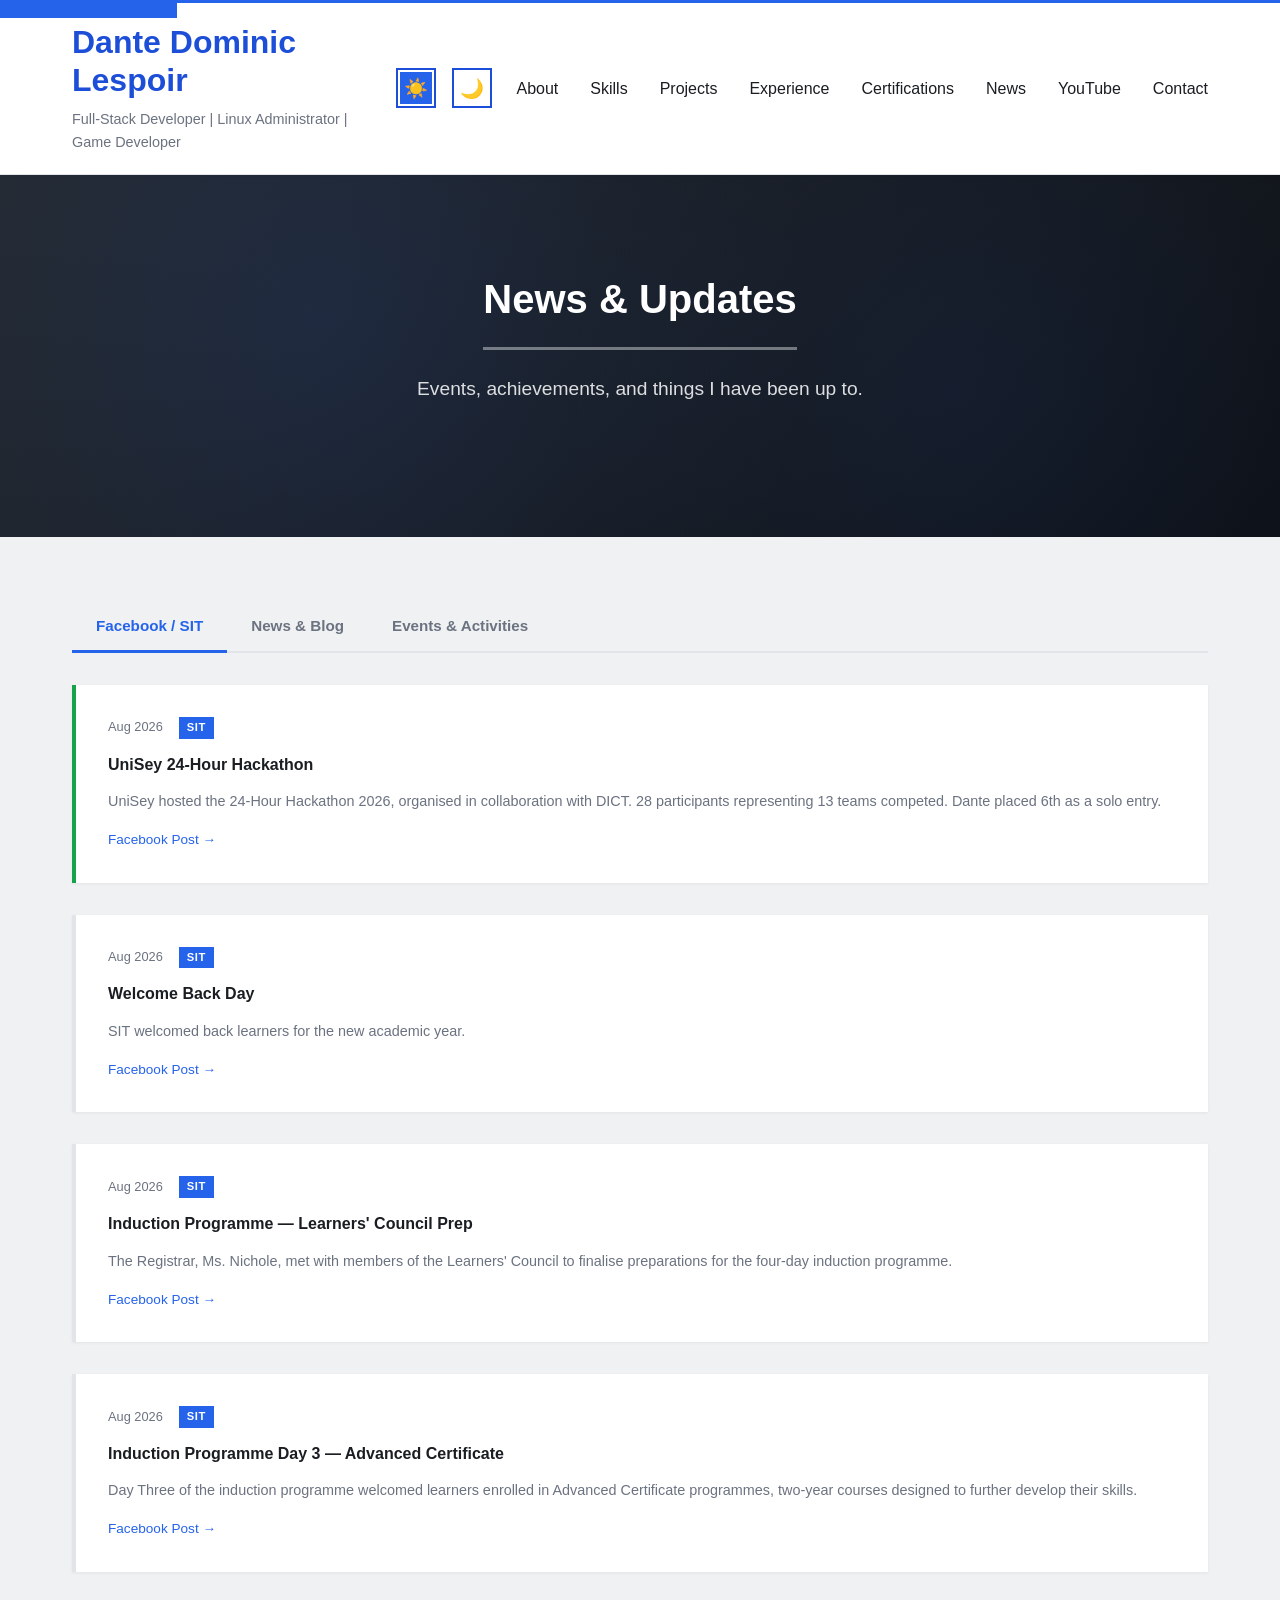
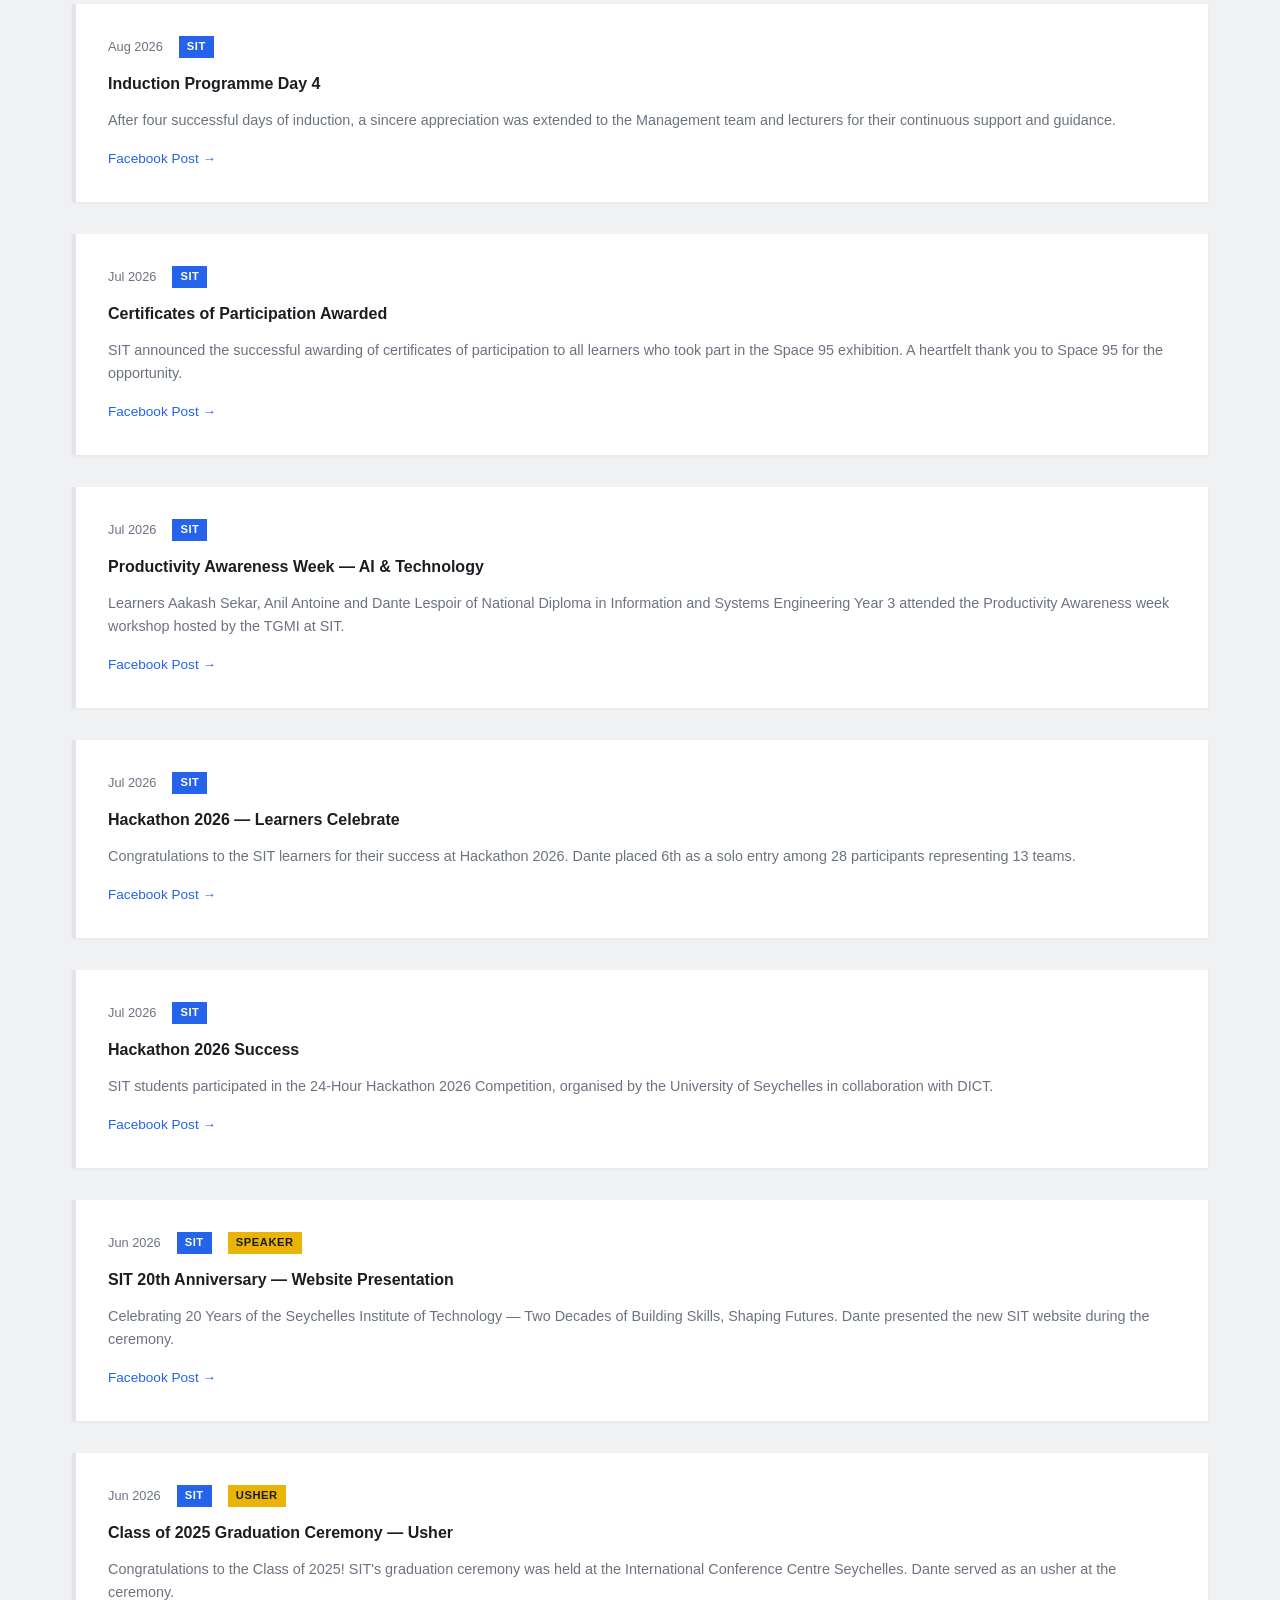
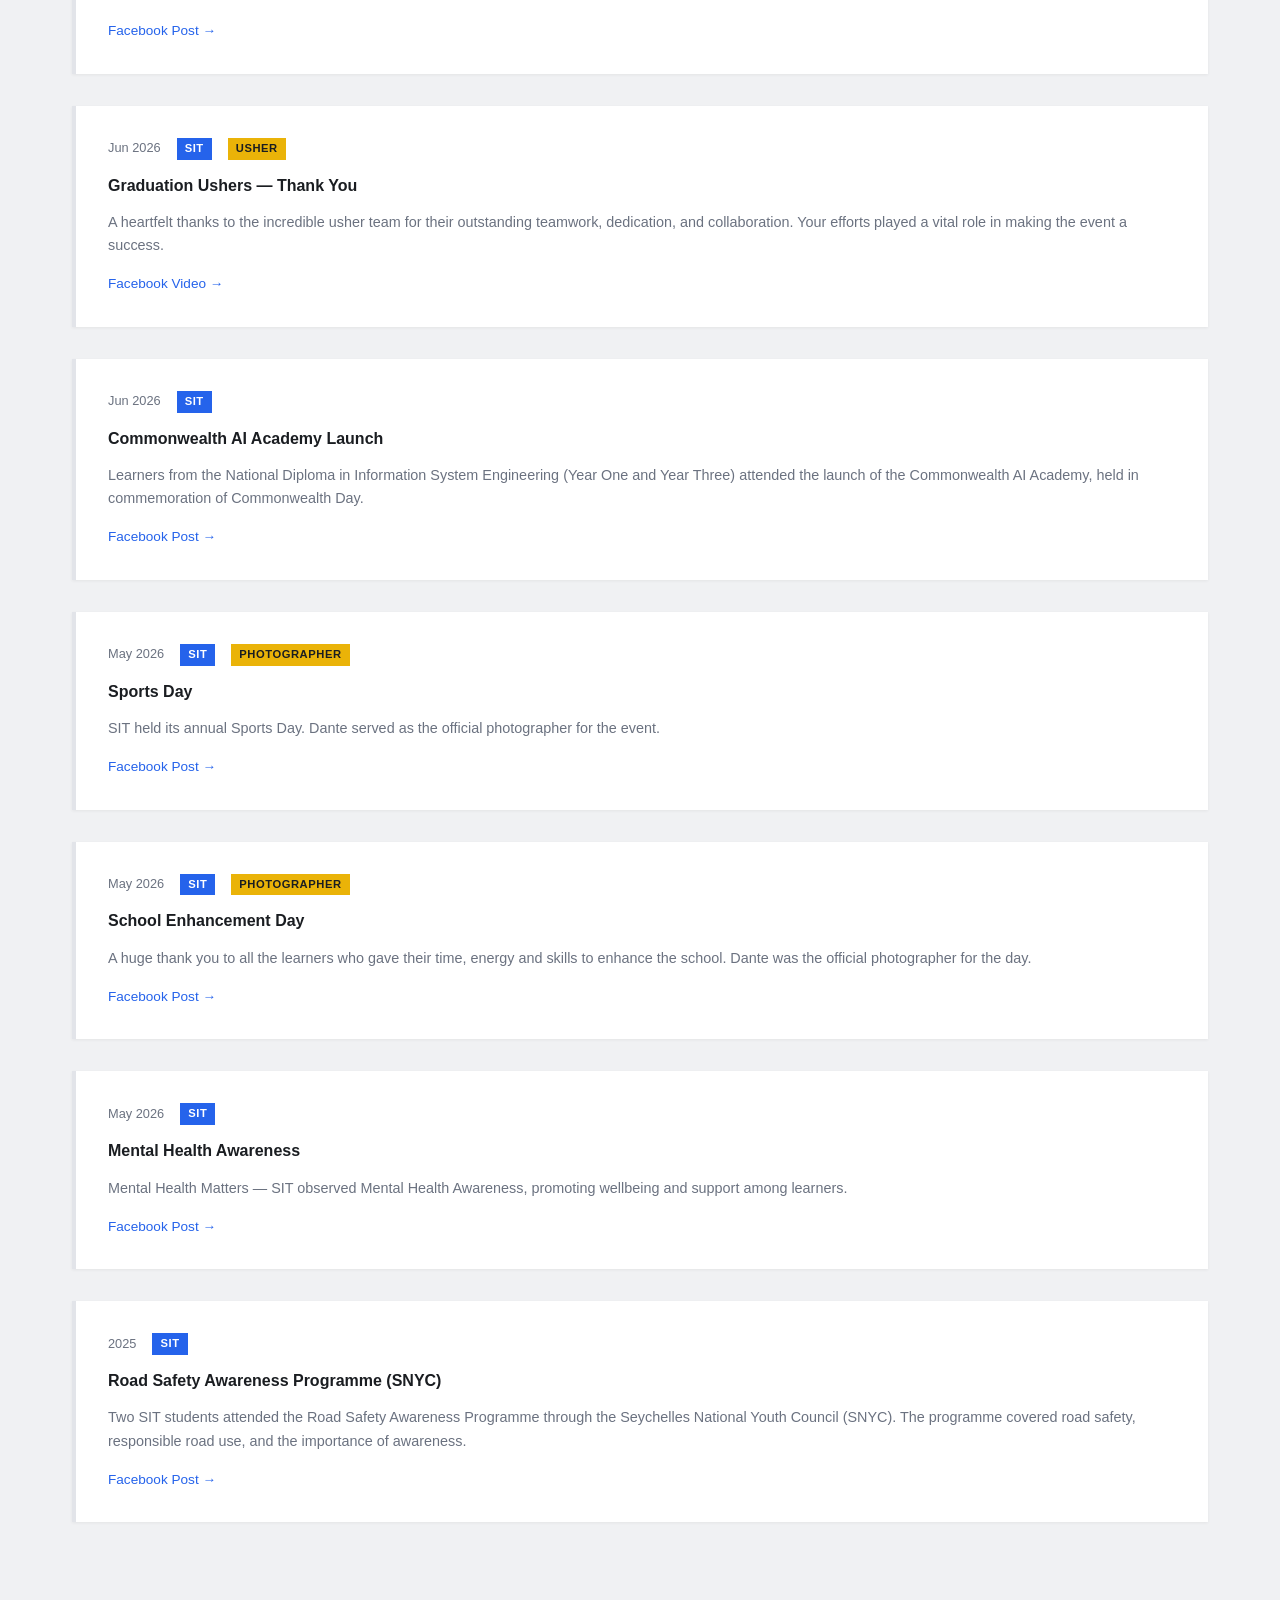
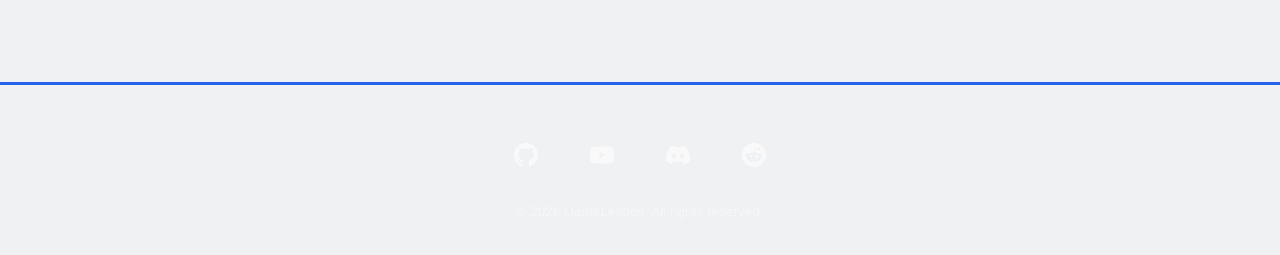
==== news.html @ 3d23dd09 "Convert PHP site to static HTML for GitHub Pages compatibility" ====
<!DOCTYPE html>
<html lang="en">
<head>
    <meta charset="UTF-8">
    <meta name="viewport" content="width=device-width, initial-scale=1.0">
    <meta name="description" content="News, events, and community updates from Dante Lespoir.">
    <meta name="theme-color" content="#3498db">
    <title>News &amp; Updates - Dante Lespoir</title>
    <link rel="stylesheet" href="styles.css?v=15">
</head>

<body>
    <a href="index.html#main-content" class="skip-to-main">Skip to main content</a>

    <!-- top bar -->
    <header role="banner">
        <div class="header-container">
            <div class="logo-section">
                <h1>
                        <a href="index.html" style="color: inherit; text-decoration: none;">Dante Dominic Lespoir</a>
                </h1>
                <p class="tagline">Full-Stack Developer | Linux Administrator | Game Developer</p>
            </div>

            <div class="theme-switcher" role="group" aria-label="Theme switcher">
                <button class="theme-btn" data-theme="default" aria-label="Default theme">☀️</button>
                <button class="theme-btn" data-theme="dark" aria-label="Dark theme">🌙</button>
            </div>

            <nav role="navigation" aria-label="Main navigation">
                <button class="menu-toggle" aria-label="Toggle navigation menu" aria-expanded="false">
                    <span></span>
                    <span></span>
                    <span></span>
                </button>
                <ul class="nav-menu">
                    <li><a href="index.html#about">About</a></li>
                    <li><a href="index.html#skills">Skills</a></li>
                    <li><a href="index.html#projects">Projects</a></li>
                    <li><a href="index.html#experience">Experience</a></li>
                    <li><a href="index.html#certifications">Certifications</a></li>
                    <li><a href="news.html">News</a></li>
                    <li><a href="youtube.html">YouTube</a></li>
                    <li><a href="index.html#contact">Contact</a></li>
                </ul>
            </nav>
        </div>
    </header>

    <main id="main-content" role="main">
        <!-- hero banner -->
        <section class="hero hero-bg-github" aria-labelledby="hero-title">
            <div class="hero-content">
                <h2 id="hero-title">News &amp; Updates</h2>
                    <p>Events, achievements, and things I have been up to.</p>
            </div>
        </section>

        <section class="content-section">
            <div class="container">

                <div class="news-tabs">
                    <button class="news-tab active" data-tab="facebook">Facebook / SIT</button>
                    <button class="news-tab" data-tab="newsblog">News &amp; Blog</button>
                    <button class="news-tab" data-tab="events">Events &amp; Activities</button>
                </div>

                <!-- ==================== FACEBOOK TAB ==================== -->
                <div class="news-tab-content active" id="tab-facebook">

                    <article class="news-card">
                        <div class="news-meta">
                            <span class="news-date">Aug 2026</span>
                            <span class="news-tag news-tag--sit">SIT</span>
                        </div>
                        <h3>UniSey 24-Hour Hackathon</h3>
                        <p>
                            UniSey hosted the 24-Hour Hackathon 2026, organised in collaboration
                            with DICT. 28 participants representing 13 teams competed.
                            Dante placed 6th as a solo entry.
                        </p>
                        <div class="news-links">
                            <a href="https://www.facebook.com/share/p/1TPgws7BEa/" target="_blank" rel="noopener">Facebook Post &rarr;</a>
                        </div>
                    </article>

                    <article class="news-card">
                        <div class="news-meta">
                            <span class="news-date">Aug 2026</span>
                            <span class="news-tag news-tag--sit">SIT</span>
                        </div>
                        <h3>Welcome Back Day</h3>
                        <p>
                            SIT welcomed back learners for the new academic year.
                        </p>
                        <div class="news-links">
                            <a href="https://www.facebook.com/share/p/1HYwmcdRgB/" target="_blank" rel="noopener">Facebook Post &rarr;</a>
                        </div>
                    </article>

                    <article class="news-card">
                        <div class="news-meta">
                            <span class="news-date">Aug 2026</span>
                            <span class="news-tag news-tag--sit">SIT</span>
                        </div>
                        <h3>Induction Programme &mdash; Learners' Council Prep</h3>
                        <p>
                            The Registrar, Ms. Nichole, met with members of the Learners'
                            Council to finalise preparations for the four-day induction
                            programme.
                        </p>
                        <div class="news-links">
                            <a href="https://www.facebook.com/SIT.Seychelles/posts/pfbid09vpc2tNfyBTyPcSC7BHJVKN9PnoVk7dFr2F8p2LDiT5ZnBSiTmhdbsvsTeMS6psZl" target="_blank" rel="noopener">Facebook Post &rarr;</a>
                        </div>
                    </article>

                    <article class="news-card">
                        <div class="news-meta">
                            <span class="news-date">Aug 2026</span>
                            <span class="news-tag news-tag--sit">SIT</span>
                        </div>
                        <h3>Induction Programme Day 3 &mdash; Advanced Certificate</h3>
                        <p>
                            Day Three of the induction programme welcomed learners enrolled
                            in Advanced Certificate programmes, two-year courses designed to
                            further develop their skills.
                        </p>
                        <div class="news-links">
                            <a href="https://www.facebook.com/share/p/1GDgLqyhtn/" target="_blank" rel="noopener">Facebook Post &rarr;</a>
                        </div>
                    </article>

                    <article class="news-card">
                        <div class="news-meta">
                            <span class="news-date">Aug 2026</span>
                            <span class="news-tag news-tag--sit">SIT</span>
                        </div>
                        <h3>Induction Programme Day 4</h3>
                        <p>
                            After four successful days of induction, a sincere appreciation
                            was extended to the Management team and lecturers for their
                            continuous support and guidance.
                        </p>
                        <div class="news-links">
                            <a href="https://www.facebook.com/share/p/1C1P3JYBrZ/" target="_blank" rel="noopener">Facebook Post &rarr;</a>
                        </div>
                    </article>

                    <article class="news-card">
                        <div class="news-meta">
                            <span class="news-date">Jul 2026</span>
                            <span class="news-tag news-tag--sit">SIT</span>
                        </div>
                        <h3>Certificates of Participation Awarded</h3>
                        <p>
                            SIT announced the successful awarding of certificates of
                            participation to all learners who took part in the Space 95
                            exhibition. A heartfelt thank you to Space 95 for the opportunity.
                        </p>
                        <div class="news-links">
                            <a href="https://www.facebook.com/SIT.Seychelles/posts/1659555752836503/" target="_blank" rel="noopener">Facebook Post &rarr;</a>
                        </div>
                    </article>

                    <article class="news-card">
                        <div class="news-meta">
                            <span class="news-date">Jul 2026</span>
                            <span class="news-tag news-tag--sit">SIT</span>
                        </div>
                        <h3>Productivity Awareness Week &mdash; AI &amp; Technology</h3>
                        <p>
                            Learners Aakash Sekar, Anil Antoine and Dante Lespoir of National
                            Diploma in Information and Systems Engineering Year 3 attended the
                            Productivity Awareness week workshop hosted by the TGMI at SIT.
                        </p>
                        <div class="news-links">
                            <a href="https://www.facebook.com/share/p/1NzRwv1kKQ/" target="_blank" rel="noopener">Facebook Post &rarr;</a>
                        </div>
                    </article>

                    <article class="news-card">
                        <div class="news-meta">
                            <span class="news-date">Jul 2026</span>
                            <span class="news-tag news-tag--sit">SIT</span>
                        </div>
                        <h3>Hackathon 2026 &mdash; Learners Celebrate</h3>
                        <p>
                            Congratulations to the SIT learners for their success at Hackathon
                            2026. Dante placed 6th as a solo entry among 28 participants
                            representing 13 teams.
                        </p>
                        <div class="news-links">
                            <a href="https://www.facebook.com/share/p/1PNdA5s4EP/" target="_blank" rel="noopener">Facebook Post &rarr;</a>
                        </div>
                    </article>

                    <article class="news-card">
                        <div class="news-meta">
                            <span class="news-date">Jul 2026</span>
                            <span class="news-tag news-tag--sit">SIT</span>
                        </div>
                        <h3>Hackathon 2026 Success</h3>
                        <p>
                            SIT students participated in the 24-Hour Hackathon 2026 Competition,
                            organised by the University of Seychelles in collaboration with DICT.
                        </p>
                        <div class="news-links">
                            <a href="https://www.facebook.com/share/p/193brUTTbZ/" target="_blank" rel="noopener">Facebook Post &rarr;</a>
                        </div>
                    </article>

                    <article class="news-card">
                        <div class="news-meta">
                            <span class="news-date">Jun 2026</span>
                            <span class="news-tag news-tag--sit">SIT</span>
                            <span class="news-tag news-tag--achievement">Speaker</span>
                        </div>
                        <h3>SIT 20th Anniversary &mdash; Website Presentation</h3>
                        <p>
                            Celebrating 20 Years of the Seychelles Institute of Technology
                            &mdash; Two Decades of Building Skills, Shaping Futures. Dante
                            presented the new SIT website during the ceremony.
                        </p>
                        <div class="news-links">
                            <a href="https://www.facebook.com/SIT.Seychelles/posts/pfbid02WsM2jXt8wLNBHxjFLYbjSPwfY8yGvn7neuKiAcwczmpEGNGt7xU6nZ5QWHs3oaA3l" target="_blank" rel="noopener">Facebook Post &rarr;</a>
                        </div>
                    </article>

                    <article class="news-card">
                        <div class="news-meta">
                            <span class="news-date">Jun 2026</span>
                            <span class="news-tag news-tag--sit">SIT</span>
                            <span class="news-tag news-tag--achievement">Usher</span>
                        </div>
                        <h3>Class of 2025 Graduation Ceremony &mdash; Usher</h3>
                        <p>
                            Congratulations to the Class of 2025! SIT's graduation ceremony
                            was held at the International Conference Centre Seychelles.
                            Dante served as an usher at the ceremony.
                        </p>
                        <div class="news-links">
                            <a href="https://www.facebook.com/SIT.Seychelles/posts/pfbid02dnN8xVdU51ELkkLZ7yLnip4fv7pBCX2DEMLe4B2ZV72TK1QDAX5sXPjaX4hVqjS7l" target="_blank" rel="noopener">Facebook Post &rarr;</a>
                        </div>
                    </article>

                    <article class="news-card">
                        <div class="news-meta">
                            <span class="news-date">Jun 2026</span>
                            <span class="news-tag news-tag--sit">SIT</span>
                            <span class="news-tag news-tag--achievement">Usher</span>
                        </div>
                        <h3>Graduation Ushers &mdash; Thank You</h3>
                        <p>
                            A heartfelt thanks to the incredible usher team for their outstanding
                            teamwork, dedication, and collaboration. Your efforts played a vital
                            role in making the event a success.
                        </p>
                        <div class="news-links">
                            <a href="https://www.facebook.com/share/r/1HZwNzsoW1/" target="_blank" rel="noopener">Facebook Video &rarr;</a>
                        </div>
                    </article>

                    <article class="news-card">
                        <div class="news-meta">
                            <span class="news-date">Jun 2026</span>
                            <span class="news-tag news-tag--sit">SIT</span>
                        </div>
                        <h3>Commonwealth AI Academy Launch</h3>
                        <p>
                            Learners from the National Diploma in Information System Engineering
                            (Year One and Year Three) attended the launch of the Commonwealth
                            AI Academy, held in commemoration of Commonwealth Day.
                        </p>
                        <div class="news-links">
                            <a href="https://www.facebook.com/share/p/1DS4Xh8yRQ/" target="_blank" rel="noopener">Facebook Post &rarr;</a>
                        </div>
                    </article>

                    <article class="news-card">
                        <div class="news-meta">
                            <span class="news-date">May 2026</span>
                            <span class="news-tag news-tag--sit">SIT</span>
                            <span class="news-tag news-tag--achievement">Photographer</span>
                        </div>
                        <h3>Sports Day</h3>
                        <p>
                            SIT held its annual Sports Day. Dante served as the official
                            photographer for the event.
                        </p>
                        <div class="news-links">
                            <a href="https://www.facebook.com/share/p/19KdKBtLbs/" target="_blank" rel="noopener">Facebook Post &rarr;</a>
                        </div>
                    </article>

                    <article class="news-card">
                        <div class="news-meta">
                            <span class="news-date">May 2026</span>
                            <span class="news-tag news-tag--sit">SIT</span>
                            <span class="news-tag news-tag--achievement">Photographer</span>
                        </div>
                        <h3>School Enhancement Day</h3>
                        <p>
                            A huge thank you to all the learners who gave their time, energy
                            and skills to enhance the school. Dante was the official
                            photographer for the day.
                        </p>
                        <div class="news-links">
                            <a href="https://www.facebook.com/share/p/1AymCJMcFW/" target="_blank" rel="noopener">Facebook Post &rarr;</a>
                        </div>
                    </article>

                    <article class="news-card">
                        <div class="news-meta">
                            <span class="news-date">May 2026</span>
                            <span class="news-tag news-tag--sit">SIT</span>
                        </div>
                        <h3>Mental Health Awareness</h3>
                        <p>
                            Mental Health Matters &mdash; SIT observed Mental Health Awareness,
                            promoting wellbeing and support among learners.
                        </p>
                        <div class="news-links">
                            <a href="https://www.facebook.com/share/p/19J9NEj41z/" target="_blank" rel="noopener">Facebook Post &rarr;</a>
                        </div>
                    </article>

                    <article class="news-card">
                        <div class="news-meta">
                            <span class="news-date">2025</span>
                            <span class="news-tag news-tag--sit">SIT</span>
                        </div>
                        <h3>Road Safety Awareness Programme (SNYC)</h3>
                        <p>
                            Two SIT students attended the Road Safety Awareness Programme
                            through the Seychelles National Youth Council (SNYC). The
                            programme covered road safety, responsible road use, and the
                            importance of awareness.
                        </p>
                        <div class="news-links">
                            <a href="https://www.facebook.com/share/p/19RTkzGghD/" target="_blank" rel="noopener">Facebook Post &rarr;</a>
                        </div>
                    </article>

                </div>

                <!-- ==================== NEWS & BLOG TAB ==================== -->
                <div class="news-tab-content" id="tab-newsblog">

                    <article class="news-card">
                        <div class="news-meta">
                            <span class="news-date">July 2026</span>
                            <span class="news-tag news-tag--blog">Seychelles Nation</span>
                        </div>
                        <h3>Productivity Awareness Week &mdash; AI &amp; Technology</h3>
                        <p>
                            The 2026 Productivity Awareness Week was organised by the Ministry
                            of Employment and Human Resource Planning, themed "Transforming
                            productivity through technological advancement and Artificial
                            Intelligence." SIT students visited organisations to see workplace
                            best practice in action.
                        </p>
                        <div class="news-links">
                            <a href="https://www.nation.sc/articles/26935/productivity-week" target="_blank" rel="noopener">Seychelles Nation &rarr;</a>
                        </div>
                    </article>

                    <article class="news-card">
                        <div class="news-meta">
                            <span class="news-date">July 2026</span>
                            <span class="news-tag news-tag--blog">Seychelles Times</span>
                        </div>
                        <h3>Productivity Awareness Week 2026 &mdash; AI</h3>
                        <p>
                            Coverage of the Productivity Awareness Week in the Seychelles
                            Times, focusing on the role of AI and technology in transforming
                            productivity across the public and private sectors.
                        </p>
                        <div class="news-links">
                            <a href="https://theseychellestimes.com/2026/07/28/productivity-awareness-week-ai/" target="_blank" rel="noopener">Seychelles Times &rarr;</a>
                        </div>
                    </article>

                    <article class="news-card">
                        <div class="news-meta">
                            <span class="news-date">June 2026</span>
                            <span class="news-tag news-tag--blog">Seychelles Nation</span>
                        </div>
                        <h3>Hackathon 2026 &mdash; Team Linux Goats Win</h3>
                        <p>
                            Team Linux Goats won the 2026 Hackathon. Dante placed 6th as a
                            solo entry among 28 participants representing 13 teams.
                            The competition challenged teams to build a live results app
                            for the National Athletics Championship.
                        </p>
                        <div class="news-links">
                            <a href="https://www.nation.sc/articles/30937/team-linux-goats-wins-hackathon-2026" target="_blank" rel="noopener">Seychelles Nation &rarr;</a>
                        </div>
                    </article>

                    <article class="news-card">
                        <div class="news-meta">
                            <span class="news-date">June 2026</span>
                            <span class="news-tag news-tag--blog">Seychelles Nation</span>
                        </div>
                        <h3>Danny Faure Foundation Ocean Fair</h3>
                        <p>
                            The Danny Faure Foundation champions marine learning at Ocean Day
                            Fair. SIT learners attended, gaining insights into sustainable
                            development and marine conservation.
                        </p>
                        <div class="news-links">
                            <a href="https://www.nation.sc/articles/31051/danny-faure-foundation-champions-marine-learning-at-ocean-day-fair" target="_blank" rel="noopener">Seychelles Nation &rarr;</a>
                        </div>
                    </article>

                    <article class="news-card">
                        <div class="news-meta">
                            <span class="news-date">June 2026</span>
                            <span class="news-tag news-tag--blog">Seychelles Times</span>
                        </div>
                        <h3>Rohan Albert Wins President's Cup at SIT Graduation</h3>
                        <p>
                            Rohan Albert was awarded the prestigious President's Cup at SIT's
                            2025 graduation ceremony. Dante built the official graduation
                            ceremony website for the event.
                        </p>
                        <div class="news-links">
                            <a href="https://theseychellestimes.com/2026/04/10/rohan-albert-wins-presidents-cup-at-seychelles-institute-of-technology-graduation/" target="_blank" rel="noopener">Seychelles Times &rarr;</a>
                        </div>
                    </article>

                    <article class="news-card">
                        <div class="news-meta">
                            <span class="news-date">2025</span>
                            <span class="news-tag news-tag--blog">Seychelles Nation</span>
                        </div>
                        <h3>177 Learners Graduate in SIT's First Virtual Ceremony</h3>
                        <p>
                            SIT held its first ever virtual graduation ceremony, with 177
                            learners graduating. Louisa Lafortune took home the President's
                            Cup. Coverage by Roland Duval in the Seychelles Nation.
                        </p>
                        <div class="news-links">
                            <a href="https://www.nation.sc/articles/10205/177-learners-graduate-in-sits-first-ever-virtual-ceremony-louisa-lafortune-takes-home-the-presidents-cup" target="_blank" rel="noopener">Seychelles Nation &rarr;</a>
                        </div>
                    </article>

                    <article class="news-card">
                        <div class="news-meta">
                            <span class="news-date">April 2026</span>
                            <span class="news-tag news-tag--community">LTT Community</span>
                        </div>
                        <h3>Linus Tech Tips &mdash; GPU Troubleshooting</h3>
                        <p>
                            Posted a detailed troubleshooting thread on Linus Tech Tips about a
                            strange GPU issue with a GTX 1650 GDDR6 &mdash; white screen at high
                            load, black screen at low load. Helped diagnose the problem with
                            community input.
                        </p>
                        <div class="news-links">
                            <a href="https://linustechtips.com/topic/1636539-strange-gpu-issue-white-screen-at-high-load-and-black-screen-at-low-load/" target="_blank" rel="noopener">LTT Thread &rarr;</a>
                        </div>
                    </article>

                    <article class="news-card">
                        <div class="news-meta">
                            <span class="news-date">January 2026</span>
                            <span class="news-tag news-tag--community">LTT Community</span>
                        </div>
                        <h3>Linus Tech Tips &mdash; Setup Showcase</h3>
                        <p>
                            Shared my PC setup on the LTT "Show off Your Setup!" thread &mdash;
                            dual monitor build with Nobara OS, RTX 4060 Ti, i5-12400F, and
                            32GB G.Skill Ripjaws V.
                        </p>
                        <div class="news-links">
                            <a href="https://linustechtips.com/topic/1456215-show-off-your-setup-rev2/?do=findComment&comment=16853744" target="_blank" rel="noopener">LTT Thread &rarr;</a>
                        </div>
                    </article>

                    <article class="news-card">
                        <div class="news-meta">
                            <span class="news-date">March 2025</span>
                            <span class="news-tag news-tag--community">LTT Community</span>
                        </div>
                        <h3>Linus Tech Tips &mdash; Linux vs Windows Battery Life</h3>
                        <p>
                            Started a thread comparing Windows 11 and Linux Mint battery life
                            on a Dell Vostro 3520 laptop. Linux saved nearly 5GB RAM and
                            extended battery from under 2 hours to 5+ hours.
                        </p>
                        <div class="news-links">
                            <a href="https://linustechtips.com/topic/1605105-battery-life-on-windows-11-and-linux-in-general/" target="_blank" rel="noopener">LTT Thread &rarr;</a>
                        </div>
                    </article>

                    <article class="news-card">
                        <div class="news-meta">
                            <span class="news-date">February 2025</span>
                            <span class="news-tag news-tag--community">LTT Community</span>
                        </div>
                        <h3>Linus Tech Tips &mdash; Home Server Advice</h3>
                        <p>
                            Helped users on LTT with home server and game server hosting
                            recommendations, including a full $300 PCPartPicker build for
                            game servers, and Jellyfin GPU encoding advice for NAS setups.
                        </p>
                        <div class="news-links">
                            <a href="https://linustechtips.com/topic/1601564-recommended-spec-for-game-server-hosting-at-home/" target="_blank" rel="noopener">Game Server Thread &rarr;</a>
                            <a href="https://linustechtips.com/topic/1601576-can-an-intel-f-cpu-without-igpu-run-jellyfin-on-a-nas/" target="_blank" rel="noopener">Jellyfin Thread &rarr;</a>
                        </div>
                    </article>

                </div>

                <!-- ==================== EVENTS TAB ==================== -->
                <div class="news-tab-content" id="tab-events">

                    <article class="news-card">
                        <div class="news-meta">
                            <span class="news-date">July 2026</span>
                            <span class="news-tag news-tag--sit">SIT</span>
                        </div>
                        <h3>Space 95 Exhibition &mdash; 50th Anniversary of Seychelles</h3>
                        <p>
                            Participated in Space 95's technology exhibition celebrating the
                            50th Anniversary of Seychelles independence, alongside fellow
                            National Diploma in Information Systems Engineering students from
                            the Seychelles Institute of Technology.
                        </p>
                        <p>
                            The exhibition ran from 26th to 28th June and was led by Miss
                            Ana-Maris, Space 95's representative. Learners assisted with the
                            exhibition while gaining hands-on experience and developing new
                            technology skills.
                        </p>
                        <p>
                            Participating alongside Anil Antoine, Aakash Sekar, Liam Aglae,
                            and Nathan Augustine. Featured on SIT's official Instagram and
                            Facebook pages.
                        </p>
                        <div class="news-links">
                            <a href="https://www.instagram.com/p/Da4dqVSHGgY/" target="_blank" rel="noopener">SIT Instagram &rarr;</a>
                            <a href="https://www.facebook.com/SIT.Seychelles/photos/1602242145234531/" target="_blank" rel="noopener">SIT Facebook &rarr;</a>
                        </div>
                    </article>

                    <article class="news-card">
                        <div class="news-meta">
                            <span class="news-date">June 2026</span>
                            <span class="news-tag news-tag--achievement">Achievement</span>
                        </div>
                        <h3>SIT Graduation Ceremony 2026 &mdash; Website Built</h3>
                        <p>
                            Built the official graduation ceremony website for SIT's 2025
                            graduating class. The ceremony was held at the International
                            Conference Centre Seychelles on 19th April 2026. Rohan Albert
                            was awarded the prestigious President's Cup.
                        </p>
                        <div class="news-links">
                            <a href="https://github.com/DanteSIT/Graduationceremony2026SIT.github.io" target="_blank" rel="noopener">GitHub Repo &rarr;</a>
                            <a href="https://theseychellestimes.com/2026/04/10/rohan-albert-wins-presidents-cup-at-seychelles-institute-of-technology-graduation/" target="_blank" rel="noopener">Seychelles Times &rarr;</a>
                        </div>
                    </article>

                    <article class="news-card">
                        <div class="news-meta">
                            <span class="news-date">June 2026</span>
                            <span class="news-tag news-tag--sit">SIT</span>
                        </div>
                        <h3>Danny Faure Foundation Ocean Fair</h3>
                        <p>
                            SIT learners attended the Danny Faure Foundation Ocean Fair on
                            8th June 2026, held at the National History Museum. The event
                            was dedicated to promoting awareness, education, and conservation
                            of the marine environment.
                        </p>
                        <p>
                            Through engaging talks, exhibitions, and local project showcases,
                            students gained valuable insights into sustainable development,
                            environmental challenges, and initiatives to protect Seychelles'
                            ecosystems.
                        </p>
                        <div class="news-links">
                            <a href="https://www.instagram.com/p/Da5pnF_nBKt/" target="_blank" rel="noopener">SIT Instagram &rarr;</a>
                            <a href="https://www.nation.sc/articles/31051/danny-faure-foundation-champions-marine-learning-at-ocean-day-fair" target="_blank" rel="noopener">Seychelles Nation &rarr;</a>
                        </div>
                    </article>

                    <article class="news-card">
                        <div class="news-meta">
                            <span class="news-date">June 2026</span>
                            <span class="news-tag news-tag--sit">SIT</span>
                        </div>
                        <h3>Hackathon 2026 &mdash; 6th Place (Solo)</h3>
                        <p>
                            SIT students participated in the 24-Hour Hackathon 2026 Competition,
                            organised by the University of Seychelles in collaboration with DICT.
                            Dante placed 6th as a solo entry among 28 participants
                            representing 13 teams.
                        </p>
                        <p>
                            The competition challenged teams to build a live results app for
                            the National Athletics Championship. Built a web application for
                            the 2025 edition of the hackathon as well.
                        </p>
                        <div class="news-links">
                            <a href="https://www.instagram.com/p/DZHXlVBiuyO/" target="_blank" rel="noopener">SIT Instagram &rarr;</a>
                            <a href="https://github.com/DanteSIT/Hackathon" target="_blank" rel="noopener">GitHub Repo &rarr;</a>
                            <a href="https://www.nation.sc/articles/30937/team-linux-goats-wins-hackathon-2026" target="_blank" rel="noopener">Seychelles Nation &rarr;</a>
                        </div>
                    </article>

                    <article class="news-card">
                        <div class="news-meta">
                            <span class="news-date">2026</span>
                            <span class="news-tag news-tag--sit">SIT</span>
                        </div>
                        <h3>CBS Financial Education Quiz</h3>
                        <p>
                            Took part in the Central Bank of Seychelles (CBS) online financial
                            education training and quiz, learning about the security features
                            on Seychelles banknotes and coins. Part of CBS's broader Financial
                            Education initiative.
                        </p>
                        <div class="news-links">
                            <a href="https://www.cbs.sc/Currency/onlinetrainingquiz.html" target="_blank" rel="noopener">CBS Quiz &rarr;</a>
                            <a href="https://www.cbs.sc/FinEd/fined.html" target="_blank" rel="noopener">CBS Financial Education &rarr;</a>
                        </div>
                    </article>

                    <article class="news-card">
                        <div class="news-meta">
                            <span class="news-date">2026</span>
                            <span class="news-tag news-tag--sit">SIT</span>
                        </div>
                        <h3>Road Safety Workshop</h3>
                        <p>
                            Participated in the Road Safety Workshop as part of Seychelles'
                            Road Safety Week activities. The workshop focused on defensive
                            driving, road safety awareness, and promoting safer driving
                            habits across the country.
                        </p>
                        <div class="news-links">
                            <a href="https://www.nation.sc/articles/28262/road-safety-week" target="_blank" rel="noopener">Seychelles Nation &rarr;</a>
                            <a href="https://www.transport.gov.sc/news-centre/press-releases/minister-laporte-launches-road-safety-week-2025-in-seychelles" target="_blank" rel="noopener">Ministry of Transport &rarr;</a>
                        </div>
                    </article>

                </div>

            </div>
        </section>

    <style>
    .news-tabs {
        display: flex;
        gap: 0;
        margin-bottom: var(--lg);
        border-bottom: 2px solid var(--border);
        flex-wrap: wrap;
    }

    .news-tab {
        background: none;
        border: none;
        padding: var(--sm) var(--md);
        font-size: 0.95rem;
        font-weight: 600;
        color: var(--muted);
        cursor: pointer;
        border-bottom: 3px solid transparent;
        margin-bottom: -2px;
        transition: var(--transition);
        font-family: var(--font);
    }

    .news-tab:hover {
        color: var(--black);
    }

    .news-tab.active {
        color: var(--blue);
        border-bottom-color: var(--blue);
    }

    .news-tab-content {
        display: none;
    }

    .news-tab-content.active {
        display: block;
    }

    .news-card {
        background: var(--white);
        padding: var(--lg);
        margin-bottom: var(--lg);
        border-left: 4px solid var(--border);
        box-shadow: 0 1px 3px var(--shadow);
    }

    .news-card:first-child {
        border-left-color: var(--green);
    }

    .news-meta {
        display: flex;
        gap: var(--sm);
        align-items: center;
        margin-bottom: var(--sm);
        flex-wrap: wrap;
    }

    .news-date {
        font-size: 0.8rem;
        color: var(--muted);
        font-weight: 500;
    }

    .news-tag {
        font-size: 0.7rem;
        font-weight: 700;
        text-transform: uppercase;
        letter-spacing: 0.05em;
        padding: 2px 8px;
    }

    .news-tag--sit { background: var(--blue); color: #fff; }
    .news-tag--community { background: var(--gray); color: var(--black); }
    .news-tag--achievement { background: #eab308; color: var(--black); }
    .news-tag--blog { background: #059669; color: #fff; }

    .news-card h3 {
        font-size: 1rem;
        margin-bottom: var(--sm);
        border: none;
    }

    .news-card p {
        color: var(--muted);
        font-size: 0.9rem;
        margin-bottom: var(--sm);
        line-height: 1.6;
    }

    .news-links {
        display: flex;
        gap: var(--md);
        margin-top: var(--sm);
        flex-wrap: wrap;
    }

    .news-links a {
        color: var(--blue);
        font-size: 0.85rem;
        font-weight: 500;
    }

    .news-links a:hover {
        text-decoration: underline;
    }
    </style>

    <script>
    document.querySelectorAll('.news-tab').forEach(function(tab) {
        tab.addEventListener('click', function() {
            document.querySelectorAll('.news-tab').forEach(function(t) {
                t.classList.remove('active');
            });
            document.querySelectorAll('.news-tab-content').forEach(function(c) {
                c.classList.remove('active');
            });
            tab.classList.add('active');
            document.getElementById('tab-' + tab.dataset.tab).classList.add('active');
        });
    });
    </script>

    </main>

    <!-- footer -->
    <footer role="contentinfo">
        <div class="container">
            <div class="footer-inner">
                <div class="footer-socials">
                    <a href="https://github.com/DanteSIT" target="_blank" rel="noopener" aria-label="GitHub">
                        <svg viewBox="0 0 24 24" width="24" height="24" fill="currentColor"><path d="M12 0C5.37 0 0 5.37 0 12c0 5.31 3.435 9.795 8.205 11.385.6.105.825-.255.825-.57 0-.285-.015-1.23-.015-2.235-3.015.555-3.795-.735-4.035-1.41-.135-.345-.72-1.41-1.23-1.695-.42-.225-1.02-.78-.015-.795.945-.015 1.62.87 1.845 1.23 1.08 1.815 2.805 1.305 3.495.99.105-.78.42-1.305.765-1.605-2.67-.3-5.46-1.335-5.46-5.925 0-1.305.465-2.385 1.23-3.225-.12-.3-.54-1.53.12-3.18 0 0 1.005-.315 3.3 1.23.96-.27 1.98-.405 3-.405s2.04.135 3 .405c2.295-1.56 3.3-1.23 3.3-1.23.66 1.65.24 2.88.12 3.18.765.84 1.23 1.905 1.23 3.225 0 4.605-2.805 5.625-5.475 5.925.435.375.81 1.095.81 2.22 0 1.605-.015 2.895-.015 3.3 0 .315.225.69.825.57A12.02 12.02 0 0024 12c0-6.63-5.37-12-12-12z"/></svg>
                    </a>
                    <a href="https://www.youtube.com/@dantelespoirsit" target="_blank" rel="noopener" aria-label="YouTube">
                        <svg viewBox="0 0 24 24" width="24" height="24" fill="currentColor"><path d="M23.498 6.186a3.016 3.016 0 00-2.122-2.136C19.505 3.546 12 3.546 12 3.546s-7.505 0-9.377.504A3.017 3.017 0 00.502 6.186C0 8.07 0 12 0 12s0 3.93.502 5.814a3.016 3.016 0 002.122 2.136c1.871.504 9.376.504 9.376.504s7.505 0 9.377-.504a3.015 3.015 0 002.122-2.136C24 15.93 24 12 24 12s0-3.93-.502-5.814zM9.545 15.568V8.432L15.818 12l-6.273 3.568z"/></svg>
                    </a>
                    <a href="https://discord.com/users/danlespoir" target="_blank" rel="noopener" aria-label="Discord">
                        <svg viewBox="0 0 24 24" width="24" height="24" fill="currentColor"><path d="M20.317 4.37a19.791 19.791 0 00-4.885-1.515.074.074 0 00-.079.037c-.21.375-.444.864-.608 1.25a18.27 18.27 0 00-5.487 0 12.64 12.64 0 00-.617-1.25.077.077 0 00-.079-.037A19.736 19.736 0 003.677 4.37a.07.07 0 00-.032.027C.533 9.046-.32 13.58.099 18.057a.082.082 0 00.031.057 19.9 19.9 0 005.993 3.03.078.078 0 00.084-.028c.462-.63.874-1.295 1.226-1.994a.076.076 0 00-.041-.106 13.107 13.107 0 01-1.872-.892.077.077 0 01-.008-.128 10.2 10.2 0 00.372-.292.074.074 0 01.077-.01c3.928 1.793 8.18 1.793 12.062 0a.074.074 0 01.078.01c.12.098.246.198.373.292a.077.077 0 01-.006.127 12.299 12.299 0 01-1.873.892.077.077 0 00-.041.107c.36.698.772 1.362 1.225 1.993a.076.076 0 00.084.028 19.839 19.839 0 006.002-3.03.077.077 0 00.032-.054c.5-5.177-.838-9.674-3.549-13.66a.061.061 0 00-.031-.03zM8.02 15.33c-1.183 0-2.157-1.085-2.157-2.419 0-1.333.956-2.419 2.157-2.419 1.21 0 2.176 1.096 2.157 2.42 0 1.333-.956 2.418-2.157 2.418zm7.975 0c-1.183 0-2.157-1.085-2.157-2.419 0-1.333.955-2.419 2.157-2.419 1.21 0 2.176 1.096 2.157 2.42 0 1.333-.946 2.418-2.157 2.418z"/></svg>
                    </a>
                    <a href="https://www.reddit.com/user/dante-lp" target="_blank" rel="noopener" aria-label="Reddit">
                        <svg viewBox="0 0 24 24" width="24" height="24" fill="currentColor"><path d="M12 0A12 12 0 0 0 0 12a12 12 0 0 0 12 12 12 12 0 0 0 12-12A12 12 0 0 0 12 0zm5.01 4.744c.688 0 1.25.561 1.25 1.249a1.25 1.25 0 0 1-2.498.056l-2.597-.547-.8 3.747c1.824.07 3.48.632 4.674 1.488.308-.309.73-.491 1.207-.491.968 0 1.754.786 1.754 1.754 0 .716-.435 1.333-1.01 1.614a3.111 3.111 0 0 1 .042.52c0 2.694-3.13 4.87-7.004 4.87-3.874 0-7.004-2.176-7.004-4.87 0-.183.015-.366.043-.534A1.748 1.748 0 0 1 4.028 12c0-.968.786-1.754 1.754-1.754.463 0 .898.196 1.207.49 1.207-.883 2.878-1.43 4.744-1.487l.885-4.182a.342.342 0 0 1 .14-.197.35.35 0 0 1 .238-.042l2.906.617a1.214 1.214 0 0 1 1.108-.701zM9.25 12C8.561 12 8 12.562 8 13.25c0 .687.561 1.248 1.25 1.248.687 0 1.248-.561 1.248-1.249 0-.688-.561-1.249-1.249-1.249zm5.5 0c-.687 0-1.248.561-1.248 1.25 0 .687.561 1.248 1.249 1.248.688 0 1.249-.561 1.249-1.249 0-.687-.562-1.249-1.25-1.249zm-5.466 3.99a.327.327 0 0 0-.231.094.33.33 0 0 0 0 .463c.842.842 2.484.913 2.961.913.477 0 2.105-.056 2.961-.913a.361.361 0 0 0 .029-.463.33.33 0 0 0-.464 0c-.547.533-1.684.73-2.512.73-.828 0-1.979-.196-2.512-.73a.326.326 0 0 0-.232-.095z"/></svg>
                    </a>
                </div>
                <p>&copy; 2026 DanteLespoir. All rights reserved.</p>
            </div>
        </div>
    </footer>

    <script src="script.js?v=5"></script>
</body>
</html>
---- styles.css ----
/* ============================================
   PORTFOLIO - styles.css
   Dante Dominic Lespoir
   ============================================ */

/* -------------------------------------------
   1. Variables
   ------------------------------------------- */
:root {
    --white: #ffffff;
    --light-gray: #f0f1f3;
    --gray: #d8dbe0;
    --black: #1a1d21;
    --muted: #6b7280;
    --blue: #2563eb;
    --blue-hover: #1d4ed8;
    --green: #16a34a;
    --red: #dc2626;
    --shadow: rgba(0, 0, 0, 0.06);
    --shadow-md: rgba(0, 0, 0, 0.1);
    --border: #e2e4e9;

    --font: -apple-system, BlinkMacSystemFont, 'Segoe UI', Roboto, 'Helvetica Neue', Arial, sans-serif;
    --mono: 'Courier New', Courier, monospace;

    --xs: 0.5rem;
    --sm: 1rem;
    --md: 1.5rem;
    --lg: 2rem;
    --xl: 3rem;
    --xxl: 4rem;

    --max-w: 1200px;
    --transition: all 0.3s ease;
}

/* -------------------------------------------
   2. Reset & base
   ------------------------------------------- */
*,
*::before,
*::after {
    margin: 0;
    padding: 0;
    box-sizing: border-box;
}

html {
    scroll-behavior: smooth;
}

body {
    font-family: var(--font);
    color: var(--black);
    background-color: var(--light-gray);
    line-height: 1.6;
    font-size: 16px;
    overflow-x: hidden;
}

img {
    max-width: 100%;
    height: auto;
    display: block;
}

a {
    color: var(--blue);
    text-decoration: none;
    transition: var(--transition);
}

a:hover {
    color: var(--blue-hover);
    text-decoration: underline;
}

a:focus {
    outline: 2px solid var(--blue);
    outline-offset: 2px;
}

/* skip to main content link (accessibility) */
.skip-to-main {
    position: absolute;
    top: -40px;
    left: 0;
    background: var(--blue);
    color: white;
    padding: var(--sm);
    text-decoration: none;
    z-index: 100;
}

.skip-to-main:focus {
    top: 0;
}

/* -------------------------------------------
   3. Typography
   ------------------------------------------- */
h1, h2, h3, h4, h5, h6 {
    color: var(--black);
    font-weight: 600;
    line-height: 1.2;
    margin-bottom: var(--md);
}

h1 { font-size: 2.5rem; }

h2 {
    font-size: 2rem;
    border-bottom: 3px solid var(--blue);
    padding-bottom: var(--md);
    display: inline-block;
}

h3 { font-size: 1.5rem; }
h4 { font-size: 1.25rem; }

p {
    margin-bottom: var(--md);
    color: var(--black);
}

/* -------------------------------------------
   4. Layout
   ------------------------------------------- */
.container {
    max-width: var(--max-w);
    margin: 0 auto;
    padding: 0 var(--lg);
}

.content-section {
    padding: var(--xxl) var(--lg);
    background-color: var(--white);
}

.content-section:nth-child(even) {
    background-color: var(--light-gray);
}

.section-subtitle {
    color: var(--muted);
    font-size: 1.1rem;
    margin-bottom: var(--lg);
}

/* -------------------------------------------
   5. Header & navigation
   ------------------------------------------- */
header {
    background-color: var(--white);
    color: var(--black);
    padding: 1.25rem 0;
    position: sticky;
    top: 0;
    z-index: 90;
    border-bottom: 1px solid var(--border);
    border-top: 3px solid var(--blue);
    box-shadow: 0 1px 4px var(--shadow);
}

.header-container {
    max-width: var(--max-w);
    margin: 0 auto;
    padding: 0 var(--lg);
    display: flex;
    justify-content: space-between;
    align-items: center;
}

.logo-section h1 {
    color: var(--blue-hover);
    font-size: 2rem;
    margin: 0;
}

.tagline {
    font-size: 0.9rem;
    color: var(--muted);
    margin: var(--xs) 0 0 0;
}

nav {
    display: flex;
    align-items: center;
}

.nav-menu {
    list-style: none;
    display: flex;
    gap: var(--lg);
    align-items: center;
}

.nav-menu a {
    color: var(--black);
    font-weight: 500;
    position: relative;
    transition: var(--transition);
}

.nav-menu a:hover {
    color: var(--blue-hover);
    text-decoration: none;
}

.nav-menu a::after {
    content: '';
    position: absolute;
    bottom: -5px;
    left: 0;
    width: 0;
    height: 2px;
    background-color: var(--blue-hover);
    transition: width 0.3s ease;
}

.nav-menu a:hover::after {
    width: 100%;
}

/* mobile hamburger */
.menu-toggle {
    display: none;
    flex-direction: column;
    background: none;
    border: none;
    cursor: pointer;
    gap: 5px;
}

.menu-toggle span {
    width: 25px;
    height: 3px;
    background-color: var(--black);
    transition: var(--transition);
}

/* -------------------------------------------
   6. Theme switcher
   ------------------------------------------- */
.theme-switcher {
    display: flex;
    align-items: center;
    gap: var(--sm);
    padding: 0 var(--md);
}

.theme-btn {
    background: transparent;
    border: 2px solid var(--blue-hover);
    color: var(--black);
    width: 40px;
    height: 40px;
    border-radius: 0;
    cursor: pointer;
    font-size: 1.2rem;
    display: flex;
    align-items: center;
    justify-content: center;
    transition: var(--transition);
    padding: 0;
}

.theme-btn:hover {
    background-color: var(--blue);
    transform: scale(1.1);
}

.theme-btn:focus {
    outline: 2px solid var(--white);
    outline-offset: 2px;
}

.theme-btn.active {
    background-color: var(--blue);
    box-shadow: inset 0 0 0 2px var(--white);
}

/* -------------------------------------------
   7. Hero section
   ------------------------------------------- */
.hero {
    background: linear-gradient(160deg, #0f172a 0%, #1e293b 45%, #0f172a 100%);
    color: #ffffff;
    padding: 100px var(--lg);
    text-align: center;
    position: relative;
    overflow: hidden;
}

/* subtle grid pattern */
.hero::before {
    content: '';
    position: absolute;
    top: 0;
    left: 0;
    width: 100%;
    height: 100%;
    background:
        radial-gradient(circle at 25% 40%, rgba(37, 99, 235, 0.12) 0%, transparent 50%),
        radial-gradient(circle at 75% 60%, rgba(37, 99, 235, 0.08) 0%, transparent 40%);
    pointer-events: none;
}

.hero-content {
    position: relative;
    z-index: 1;
    text-align: center;
}

.hero-content h2 {
    color: #ffffff;
    border-bottom: 3px solid rgba(255, 255, 255, 0.4);
    font-size: 2.5rem;
    margin-bottom: var(--md);
    display: inline-block;
}

.hero-content p {
    color: rgba(255, 255, 255, 0.85);
    font-size: 1.2rem;
    margin-bottom: var(--lg);
    max-width: 600px;
    margin-left: auto;
    margin-right: auto;
}

.cta-button {
    display: inline-block;
    background-color: var(--blue);
    color: #ffffff;
    padding: var(--sm) var(--lg);
    border-radius: 0;
    font-weight: 600;
    transition: var(--transition);
    text-decoration: none;
    border: 2px solid var(--blue);
}

.cta-button:hover {
    background-color: transparent;
    color: var(--blue);
    text-decoration: none;
}

/* project page hero backgrounds */
.hero-bg-homelab { background: linear-gradient(135deg, #2d3436 0%, #0d1b2a 100%); }
.hero-bg-youtube { background: linear-gradient(135deg, #ff0000 0%, #cc0000 100%); }
.hero-bg-game    { background: linear-gradient(135deg, #4a5568 0%, #2d3748 100%); }
.hero-bg-web     { background: linear-gradient(135deg, #3498db 0%, #2980b9 100%); }
.hero-bg-code    { background: linear-gradient(135deg, #27ae60 0%, #229954 100%); }

/* -------------------------------------------
   8. About section
   ------------------------------------------- */
.about-grid {
    display: grid;
    grid-template-columns: 1fr 1fr;
    gap: var(--xl);
    align-items: start;
}

.hero-avatar {
    width: 160px;
    height: 160px;
    border-radius: 8px;
    border: 3px solid rgba(255, 255, 255, 0.5);
    margin: 0 auto var(--md);
    display: block;
    object-fit: cover;
    filter: drop-shadow(0 0 20px rgba(255, 255, 255, 0.25)) drop-shadow(0 0 40px rgba(255, 255, 255, 0.1));
}

.about-text p {
    margin-bottom: var(--md);
    color: var(--muted);
    line-height: 1.8;
}

.credentials h3 {
    color: var(--blue);
    margin-bottom: var(--md);
}

.credential-list {
    list-style: none;
}

.credential-list li {
    background-color: var(--white);
    padding: var(--md);
    margin-bottom: var(--sm);
    border-left: 4px solid var(--blue);
    border-radius: 0;
    box-shadow: 0 1px 3px var(--shadow);
}

.credential-title {
    display: block;
    font-weight: 600;
    color: var(--black);
    margin-bottom: var(--xs);
}

.credential-status,
.credential-provider {
    display: block;
    font-size: 0.9rem;
    color: var(--muted);
}

.credential-images,
.credential-images-grid {
    display: flex;
    flex-wrap: wrap;
    gap: var(--md);
    margin: var(--md) 0;
}

.credential-images a,
.credential-images-grid a {
    flex: 1;
    min-width: 200px;
    max-width: 300px;
    display: block;
}

.credential-logo {
    width: 100%;
    height: auto;
    border-radius: 0;
    box-shadow: 0 1px 3px var(--shadow);
    transition: var(--transition);
    margin-top: var(--sm);
}

.credential-logo:hover {
    transform: scale(1.02);
    box-shadow: 0 4px 12px var(--shadow);
}

/* -------------------------------------------
   9. Skills section
   ------------------------------------------- */
.skills-grid {
    display: grid;
    grid-template-columns: repeat(auto-fit, minmax(250px, 1fr));
    gap: var(--lg);
}

.skill-category {
    background-color: var(--white);
    padding: var(--lg);
    border-radius: 0;
    box-shadow: 0 1px 3px var(--shadow);
    transition: var(--transition);
}

.skill-category:hover {
    transform: translateY(-3px);
    box-shadow: 0 4px 16px var(--shadow-md);
}

.skill-category h3 {
    color: var(--blue);
    border-bottom: 2px solid var(--blue);
    padding-bottom: var(--md);
    margin-bottom: var(--md);
}

.skill-list {
    list-style: none;
}

.skill-list li {
    padding: var(--xs) 0;
    position: relative;
    padding-left: var(--md);
    color: var(--muted);
}

.skill-list li::before {
    content: '\25AA';
    position: absolute;
    left: 0;
    color: var(--blue);
    font-weight: bold;
}

/* -------------------------------------------
   10. Projects section
   ------------------------------------------- */
.project-grid {
    display: grid;
    grid-template-columns: repeat(auto-fill, minmax(300px, 1fr));
    gap: var(--lg);
    margin-top: var(--lg);
}

.project-card {
    background-color: var(--white);
    border-radius: 0;
    overflow: hidden;
    box-shadow: 0 1px 3px var(--shadow);
    transition: var(--transition);
    display: flex;
    flex-direction: column;
}

.project-card:hover {
    transform: translateY(-4px);
    box-shadow: 0 6px 20px var(--shadow-md);
}

/* card image areas with gradient backgrounds */
.project-image {
    height: 220px;
    width: 100%;
    display: flex;
    align-items: center;
    justify-content: center;
    overflow: hidden;
}

.project-icon {
    font-size: 48px;
    opacity: 0.9;
    filter: drop-shadow(0 2px 8px rgba(0, 0, 0, 0.3));
}

.project-bg-youtube { background: linear-gradient(135deg, #ff0000 0%, #cc0000 100%); }
.project-bg-game    { background: linear-gradient(135deg, #4a5568 0%, #2d3748 100%); }
.project-bg-homelab { background: linear-gradient(135deg, #2d3436 0%, #0d1b2a 100%); }
.project-bg-github { background: linear-gradient(135deg, #24292e 0%, #0d1117 100%); }
.project-bg-web     { background: linear-gradient(135deg, #3498db 0%, #2980b9 100%); }
.project-bg-code    { background: linear-gradient(135deg, #27ae60 0%, #229954 100%); }

.hero-bg-github { background: linear-gradient(135deg, #24292e 0%, #0d1117 100%); }

.project-content {
    padding: var(--lg);
    flex-grow: 1;
    display: flex;
    flex-direction: column;
}

.project-content h3 {
    color: var(--black);
    margin-bottom: var(--md);
    border: none;
    padding: 0;
}

.project-description {
    color: var(--muted);
    margin-bottom: var(--md);
    flex-grow: 1;
}

.project-tags {
    display: flex;
    gap: var(--xs);
    flex-wrap: wrap;
    margin-bottom: var(--md);
}

.tag {
    background-color: var(--light-gray);
    color: var(--blue);
    padding: 4px 12px;
    border-radius: 0;
    font-size: 0.85rem;
    font-weight: 500;
}

.project-link {
    color: var(--blue);
    font-weight: 600;
    display: inline-flex;
    align-items: center;
    transition: var(--transition);
}

.project-link:hover {
    color: var(--blue-hover);
}

/* -------------------------------------------
   11. Experience cards
   ------------------------------------------- */
.exp-grid {
    display: grid;
    grid-template-columns: repeat(auto-fill, minmax(320px, 1fr));
    gap: var(--lg);
    margin-top: var(--lg);
}

.exp-card {
    background-color: var(--light-gray);
    padding: 0;
    border-left: 5px solid var(--blue);
    box-shadow: 0 2px 8px var(--shadow);
    transition: var(--transition);
    display: flex;
    flex-direction: column;
}

.exp-card:hover {
    transform: translateY(-3px);
    box-shadow: 0 6px 20px var(--shadow-md);
}

.exp-card--current {
    border-left-color: var(--green);
    background-color: var(--white);
    box-shadow: 0 2px 12px var(--shadow-md);
}

.exp-card--done,
.exp-card.exp-card--done {
    border-left-color: #eab308 !important;
}

.exp-card--done .exp-badge--done,
.exp-card.exp-card--done .exp-badge--done {
    background-color: #eab308 !important;
    color: #1a1d21 !important;
}

/* community cards - purple */
.exp-card--community {
    border-left-color: #7c3aed !important;
}

.exp-badge--community {
    background-color: #7c3aed;
    color: #fff;
}

/* exploring cards - orange */
.exp-card--exploring {
    border-left-color: #f97316 !important;
}

.exp-badge--exploring {
    background-color: #f97316;
    color: #fff;
}

/* tools cards - slate */
.exp-card--tools {
    border-left-color: #475569 !important;
}

.exp-badge--tools {
    background-color: #475569;
    color: #fff;
}

.exp-card-head {
    display: flex;
    align-items: center;
    gap: var(--sm);
    padding: var(--md) var(--lg);
    border-bottom: 1px solid var(--border);
    flex-wrap: wrap;
}

.exp-badge {
    background-color: var(--green);
    color: #fff;
    font-size: 0.7rem;
    font-weight: 700;
    text-transform: uppercase;
    letter-spacing: 0.05em;
    padding: 3px 10px;
}

.exp-company {
    font-weight: 700;
    color: var(--black);
    font-size: 1.05rem;
}

.exp-count {
    font-size: 0.75rem;
    color: var(--muted);
    margin-left: auto;
    background: var(--white);
    border: 1px solid var(--border);
    padding: 2px 10px;
    font-weight: 500;
}

.exp-roles {
    display: flex;
    flex-direction: column;
    padding: var(--sm) var(--lg);
    gap: 0;
}

.exp-role {
    display: flex;
    justify-content: space-between;
    align-items: baseline;
    gap: var(--sm);
    padding: var(--xs) 0;
    border-bottom: 1px solid var(--border);
}

.exp-role:last-child {
    border-bottom: none;
}

.exp-title {
    font-weight: 600;
    color: var(--black);
    font-size: 0.9rem;
}

.exp-dates {
    font-size: 0.8rem;
    color: var(--muted);
    white-space: nowrap;
    flex-shrink: 0;
    font-weight: 500;
}

.exp-desc {
    color: var(--muted);
    font-size: 0.9rem;
    margin: 0;
    line-height: 1.5;
    padding: var(--sm) var(--lg) var(--lg);
    border-top: 1px solid var(--border);
    background: var(--white);
}

/* -------------------------------------------
   12. Certifications
   ------------------------------------------- */
.credentials-section {
    display: grid;
    grid-template-columns: repeat(auto-fit, minmax(300px, 1fr));
    gap: var(--lg);
    margin-top: var(--lg);
}

.credential-item {
    background-color: var(--white);
    padding: var(--lg);
    border-radius: 0;
    box-shadow: 0 1px 3px var(--shadow);
    border-left: 4px solid var(--blue);
    transition: var(--transition);
}

.credential-item:hover {
    transform: translateY(-5px);
    box-shadow: 0 4px 12px var(--shadow);
}

.credential-item h3 {
    color: var(--blue);
    border: none;
    margin-bottom: var(--md);
}

.credential-description {
    color: var(--muted);
    margin-bottom: var(--md) !important;
}

/* -------------------------------------------
   12b. Cert tabs
   ------------------------------------------- */
.cert-tabs {
    display: flex;
    gap: 0;
    margin-bottom: var(--lg);
    border-bottom: 2px solid var(--border);
}

.cert-tab {
    background: none;
    border: none;
    padding: 0.75rem 1.5rem;
    font-size: 1rem;
    font-weight: 600;
    color: var(--muted);
    cursor: pointer;
    border-bottom: 2px solid transparent;
    margin-bottom: -2px;
    transition: var(--transition);
    font-family: inherit;
}

.cert-tab:hover {
    color: var(--blue);
}

.cert-tab--active {
    color: var(--blue);
    border-bottom-color: var(--blue);
}

.cert-panel {
    display: none;
    animation: fadeIn 0.25s ease;
}

.cert-panel--active {
    display: block;
}

.cert-panel h3 {
    color: var(--blue);
    margin-bottom: var(--md);
}

.lazy-img {
    opacity: 0;
    transition: opacity 0.3s ease;
}

.lazy-img.loaded {
    opacity: 1;
}

.cert-placeholder-grid {
    display: grid;
    grid-template-columns: repeat(auto-fill, minmax(150px, 1fr));
    gap: var(--md);
}

.cert-placeholder {
    background-color: var(--white);
    border: 2px dashed var(--border);
    border-radius: 0;
    padding: var(--lg) var(--md);
    text-align: center;
    display: flex;
    flex-direction: column;
    align-items: center;
    gap: 0.5rem;
}

.cert-placeholder-icon {
    font-size: 2rem;
    opacity: 0.5;
}

.cert-placeholder-text {
    font-weight: 600;
    color: var(--black);
    font-size: 0.95rem;
}

.cert-placeholder-sub {
    font-size: 0.8rem;
    color: var(--muted);
}

.cert-placeholder--upcoming {
    border-color: var(--blue);
    opacity: 0.7;
}

.cert-list {
    display: grid;
    grid-template-columns: repeat(auto-fill, minmax(220px, 1fr));
    gap: var(--md);
}

.cert-item {
    display: flex;
    flex-direction: column;
    align-items: center;
    gap: 0.4rem;
    background-color: var(--white);
    border: 1px solid var(--border);
    border-radius: 0;
    padding: var(--lg) var(--md);
    text-align: center;
    text-decoration: none;
    transition: var(--transition);
}

.cert-item:hover {
    border-color: var(--blue);
    transform: translateY(-3px);
    box-shadow: 0 4px 12px var(--shadow);
    text-decoration: none;
}

.cert-item-icon {
    font-size: 2rem;
}

.cert-item-title {
    font-weight: 600;
    color: var(--black);
    font-size: 0.95rem;
}

.cert-item-sub {
    font-size: 0.8rem;
    color: var(--muted);
}

.cert-card {
    display: flex;
    flex-direction: column;
    align-items: center;
    gap: 0.5rem;
}

.cert-card-label {
    font-size: 0.85rem;
    font-weight: 600;
    color: var(--black);
    text-align: center;
}

/* -------------------------------------------
   13. Contact section
   ------------------------------------------- */
.contact-content {
    display: grid;
    grid-template-columns: 1fr 1fr;
    gap: var(--xl);
    margin-top: var(--lg);
}

.contact-form {
    background-color: var(--white);
    padding: var(--lg);
    border-radius: 0;
    box-shadow: 0 1px 3px var(--shadow);
}

.form-group {
    margin-bottom: var(--md);
}

.form-group label {
    display: block;
    margin-bottom: var(--xs);
    font-weight: 600;
    color: var(--black);
}

.form-group input,
.form-group textarea,
.form-group select {
    width: 100%;
    padding: var(--sm);
    border: 2px solid var(--border);
    border-radius: 0;
    font-family: var(--font);
    font-size: 1rem;
    transition: var(--transition);
}

.form-group input:focus,
.form-group textarea:focus,
.form-group select:focus {
    outline: none;
    border-color: var(--blue);
}

.submit-button {
    background-color: var(--blue);
    color: var(--white);
    padding: var(--md) var(--lg);
    border: none;
    border-radius: 0;
    font-weight: 600;
    cursor: pointer;
    font-size: 1rem;
    transition: var(--transition);
    width: 100%;
}

.submit-button:hover {
    background-color: var(--blue-hover);
    transform: translateY(-2px);
}

.submit-button:focus {
    outline: 2px solid var(--blue);
    outline-offset: 2px;
}

.contact-info {
    background-color: var(--white);
    padding: var(--lg);
    border-radius: 0;
    box-shadow: 0 1px 3px var(--shadow);
}

.contact-info h3 {
    color: var(--blue);
    margin-bottom: var(--lg);
    border: none;
}

.contact-item {
    margin-bottom: var(--lg);
    padding-bottom: var(--lg);
    border-bottom: 1px solid var(--border);
}

.contact-item:last-child {
    border-bottom: none;
}

.contact-label {
    display: block;
    font-weight: 600;
    color: var(--black);
    margin-bottom: var(--xs);
}

.contact-item p {
    color: var(--muted);
    margin: 0;
}

.socials {
    display: flex;
    gap: var(--md);
    margin-top: var(--lg);
    padding-top: var(--md);
    border-top: 1px solid var(--border);
}

.socials a {
    color: var(--muted);
    display: flex;
    align-items: center;
    justify-content: center;
    width: 40px;
    height: 40px;
    transition: var(--transition);
}

.socials a:hover {
    color: var(--blue);
    transform: translateY(-2px);
}

/* -------------------------------------------
   14. Footer
   ------------------------------------------- */
footer {
    background-color: var(--light-gray);
    color: var(--black);
    padding: var(--xl) 0 var(--lg);
    margin-top: var(--xxl);
    border-top: 3px solid var(--blue);
}

.footer-inner {
    display: flex;
    flex-direction: column;
    align-items: center;
    gap: var(--md);
}

.footer-socials {
    display: flex;
    gap: var(--lg);
}

.footer-socials a {
    color: rgba(255, 255, 255, 0.6);
    transition: var(--transition);
    display: flex;
    align-items: center;
    justify-content: center;
    width: 44px;
    height: 44px;
}

.footer-socials a:hover {
    color: #fff;
    transform: translateY(-3px);
}

footer p {
    margin: 0;
    color: rgba(255, 255, 255, 0.4);
    font-size: 0.85rem;
}

/* -------------------------------------------
   14b. Community & Exploring
   ------------------------------------------- */
.community-grid {
    display: grid;
    grid-template-columns: repeat(auto-fill, minmax(280px, 1fr));
    gap: var(--lg);
    margin-top: var(--lg);
}

.community-card {
    background: var(--white);
    padding: var(--lg);
    border-left: 4px solid var(--blue);
    box-shadow: 0 1px 3px var(--shadow);
}

.community-card h3 {
    color: var(--blue);
    font-size: 1rem;
    margin-bottom: var(--sm);
    border: none;
}

.community-card p {
    color: var(--muted);
    font-size: 0.9rem;
    margin: 0;
    line-height: 1.6;
}

.community-card a {
    color: var(--blue);
}

.community-links {
    display: flex;
    gap: var(--md);
    margin-top: var(--sm);
    flex-wrap: wrap;
}

.community-links a {
    font-size: 0.85rem;
    font-weight: 500;
}

.exploring-grid {
    display: grid;
    grid-template-columns: repeat(auto-fill, minmax(280px, 1fr));
    gap: var(--md);
    margin-top: var(--lg);
}

.exploring-item {
    display: flex;
    align-items: flex-start;
    gap: var(--sm);
    padding: var(--md);
    background: var(--white);
    border-left: 3px solid var(--border);
    box-shadow: 0 1px 2px var(--shadow);
}

.exploring-icon {
    font-size: 1.3rem;
    flex-shrink: 0;
    margin-top: 2px;
}

.exploring-item strong {
    display: block;
    margin-bottom: 2px;
}

.exploring-item p {
    color: var(--muted);
    font-size: 0.85rem;
    margin: 0;
}

/* -------------------------------------------
   14c. Tools & Platforms
   ------------------------------------------- */
.tools-grid {
    display: grid;
    grid-template-columns: repeat(auto-fill, minmax(260px, 1fr));
    gap: var(--lg);
    margin-top: var(--lg);
}

.tool-group h3 {
    font-size: 0.85rem;
    text-transform: uppercase;
    letter-spacing: 0.05em;
    color: var(--muted);
    margin-bottom: var(--sm);
    border: none;
    padding: 0;
}

.tool-tags {
    display: flex;
    flex-wrap: wrap;
    gap: var(--xs);
}

.tool-tag {
    background: var(--white);
    border: 1px solid var(--border);
    padding: 4px 12px;
    font-size: 0.85rem;
    color: var(--black);
    font-weight: 500;
    transition: var(--transition);
}

.tool-tag:hover {
    border-color: var(--blue);
    color: var(--blue);
}

/* -------------------------------------------
   15. Responsive
   ------------------------------------------- */
@media (max-width: 768px) {
    .header-container {
        flex-direction: column;
        gap: var(--md);
    }

    .menu-toggle {
        display: flex;
    }

    .theme-switcher {
        order: -1;
        gap: var(--xs);
        padding: 0 var(--sm);
    }

    .theme-btn {
        width: 36px;
        height: 36px;
        font-size: 1rem;
    }

    .nav-menu {
        display: none;
        position: absolute;
        top: 100%;
        left: 0;
        right: 0;
        flex-direction: column;
        gap: 0;
        background-color: var(--white);
        padding: var(--lg);
        z-index: 80;
        border-bottom: 1px solid var(--border);
    }

    .nav-menu.active {
        display: flex;
    }

    .nav-menu li {
        width: 100%;
    }

    .nav-menu a {
        display: block;
        padding: var(--md) 0;
    }

    .hero {
        padding: 80px var(--md);
    }

    .hero-content h2 {
        font-size: 2rem;
    }

    .about-grid {
        grid-template-columns: 1fr;
    }

    .skills-grid {
        grid-template-columns: 1fr;
    }

    .project-grid {
        grid-template-columns: 1fr;
    }

    .contact-content {
        grid-template-columns: 1fr;
    }

    .exp-grid {
        grid-template-columns: 1fr;
    }

    .exp-role {
        flex-direction: column;
        gap: 2px;
    }

    .credentials-section {
        grid-template-columns: 1fr;
    }

    h1 { font-size: 2rem; }
    h2 { font-size: 1.5rem; }
}

@media (max-width: 480px) {
    .container {
        padding: 0 var(--sm);
    }

    .header-container {
        padding: 0 var(--sm);
    }

    .project-card,
    .skill-category,
    .contact-form {
        padding: var(--md);
    }

    .nav-menu {
        padding: var(--md);
    }

    .project-image {
        height: 150px;
    }

    .exp-card {
        padding: var(--md);
    }

    h1 { font-size: 1.5rem; }
    h2 { font-size: 1.25rem; }
}

/* -------------------------------------------
   16. Dark theme
   ------------------------------------------- */
:root[data-theme="dark"] {
    --white: #1a1d24;
    --light-gray: #13151a;
    --gray: #2a2f3a;
    --black: #e6edf3;
    --muted: #7d8590;
    --blue: #58a6ff;
    --blue-hover: #79c0ff;
    --border: #2a2f3a;
    --shadow: rgba(0, 0, 0, 0.4);
    --shadow-md: rgba(0, 0, 0, 0.6);
}

[data-theme="dark"] .cta-button {
    background-color: #58a6ff;
    border-color: #58a6ff;
    color: #0d1117;
}

[data-theme="dark"] .cta-button:hover {
    background-color: transparent;
    color: #58a6ff;
}

[data-theme="dark"] .nav-menu {
    background-color: #1f232b;
}

[data-theme="dark"] .form-group input,
[data-theme="dark"] .form-group textarea,
[data-theme="dark"] .form-group select {
    background-color: #16181d;
    color: #e6edf3;
    border-color: #2d333b;
}

[data-theme="dark"] .form-group input:focus,
[data-theme="dark"] .form-group textarea:focus,
[data-theme="dark"] .form-group select:focus {
    border-color: #58a6ff;
}

[data-theme="dark"] .form-group input::placeholder,
[data-theme="dark"] .form-group textarea::placeholder {
    color: #8b949e;
}

[data-theme="dark"] select option,
[data-theme="dark"] select optgroup {
    background-color: #1f232b;
    color: #e6edf3;
}

[data-theme="dark"] .skip-to-main {
    background-color: #58a6ff;
    color: #0d1117;
}

[data-theme="dark"] header {
    background-color: #1a1d24;
    border-bottom-color: #2a2f3a;
}

[data-theme="dark"] footer {
    background-color: #13151a;
    border-top-color: #58a6ff;
}

[data-theme="dark"] .cert-tab {
    color: #7d8590;
}

[data-theme="dark"] .cert-tab--active {
    color: #58a6ff;
}

/* smooth transition between themes */
* {
    transition: background-color 0.3s ease, color 0.3s ease, border-color 0.3s ease;
}

/* -------------------------------------------
   17. Print
   ------------------------------------------- */
@media print {
    body {
        background-color: var(--white);
    }

    header, footer {
        background-color: var(--light-gray);
    }

    a {
        color: var(--black);
    }

    .hero {
        padding: var(--lg);
        color: var(--black);
    }

    .hero-content h2 {
        color: var(--black);
        border-bottom-color: var(--black);
    }

    .hero-content p {
        color: var(--muted);
    }
}

/* -------------------------------------------
   18. Exp card done overrides
   ------------------------------------------- */
.exp-card--done {
    border-left-color: #eab308;
}

.exp-card--done .exp-badge--done {
    background-color: #eab308;
    color: #1a1d21;
}
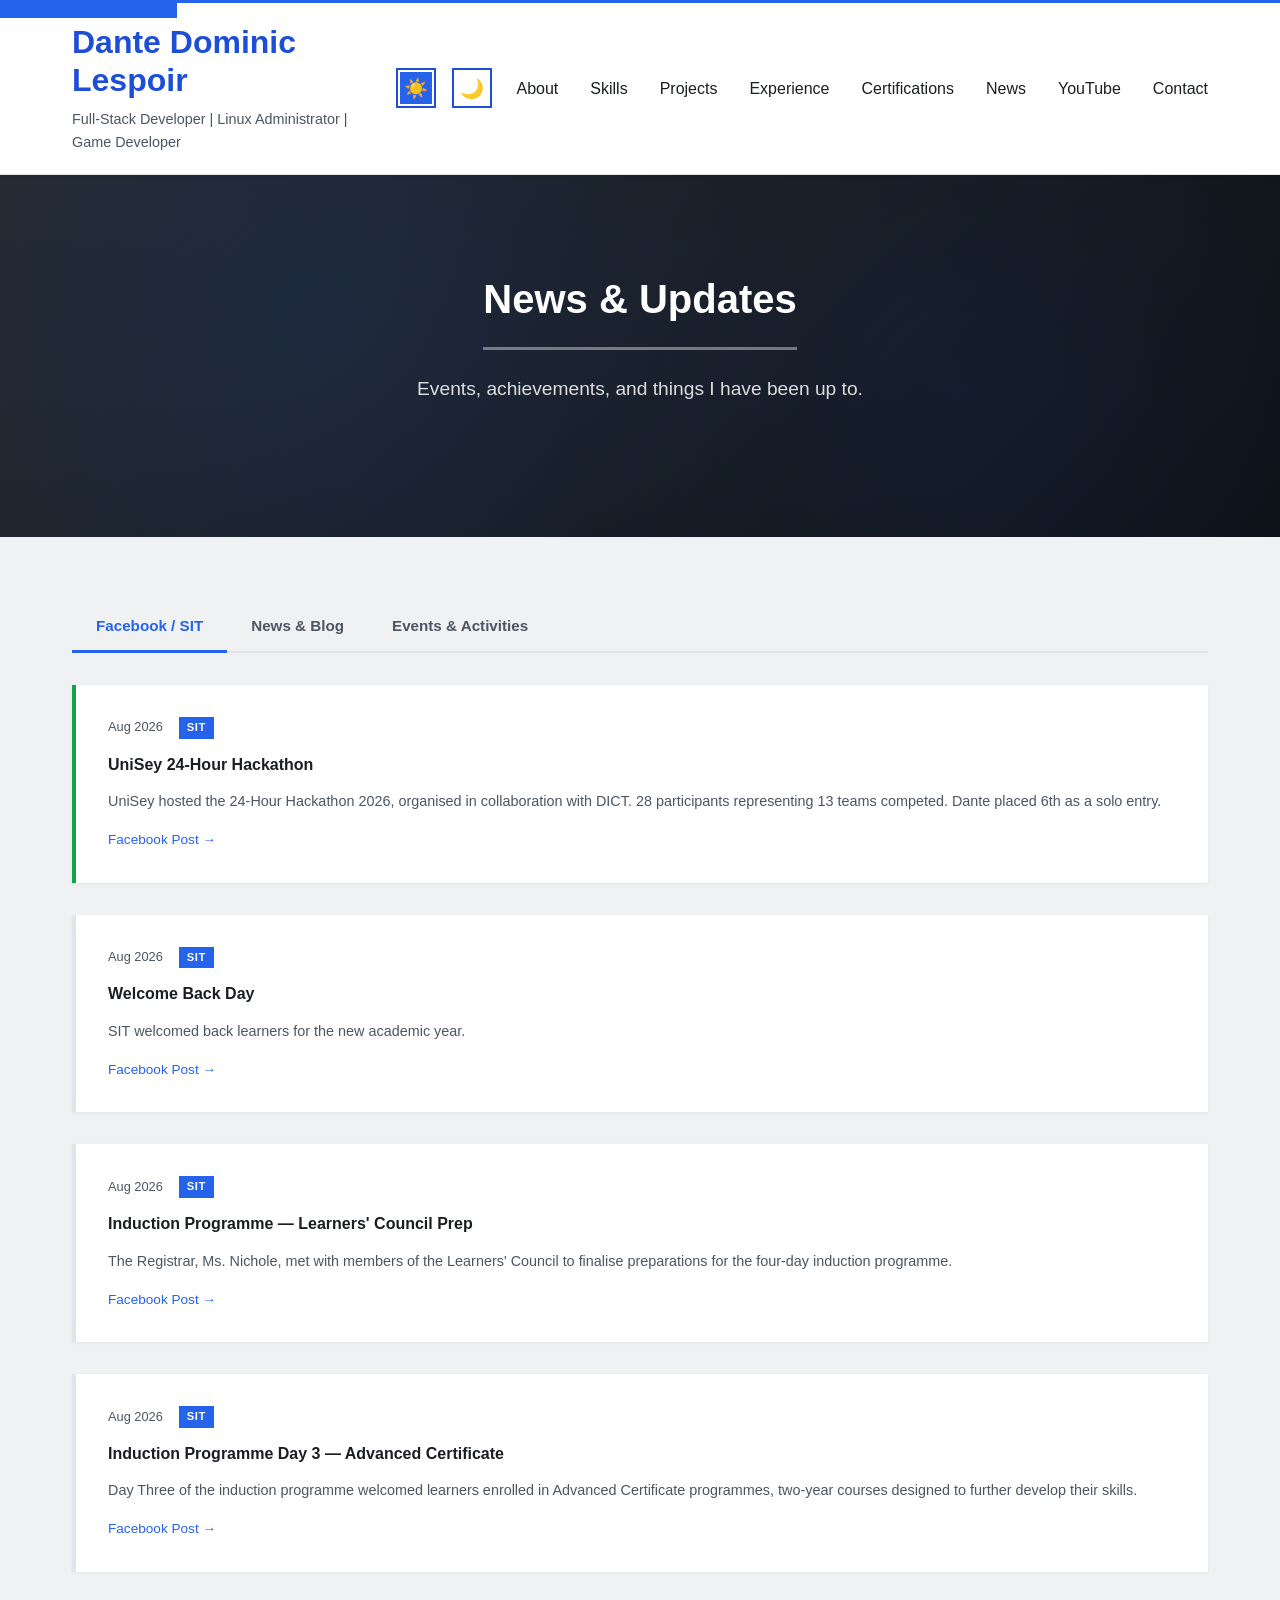
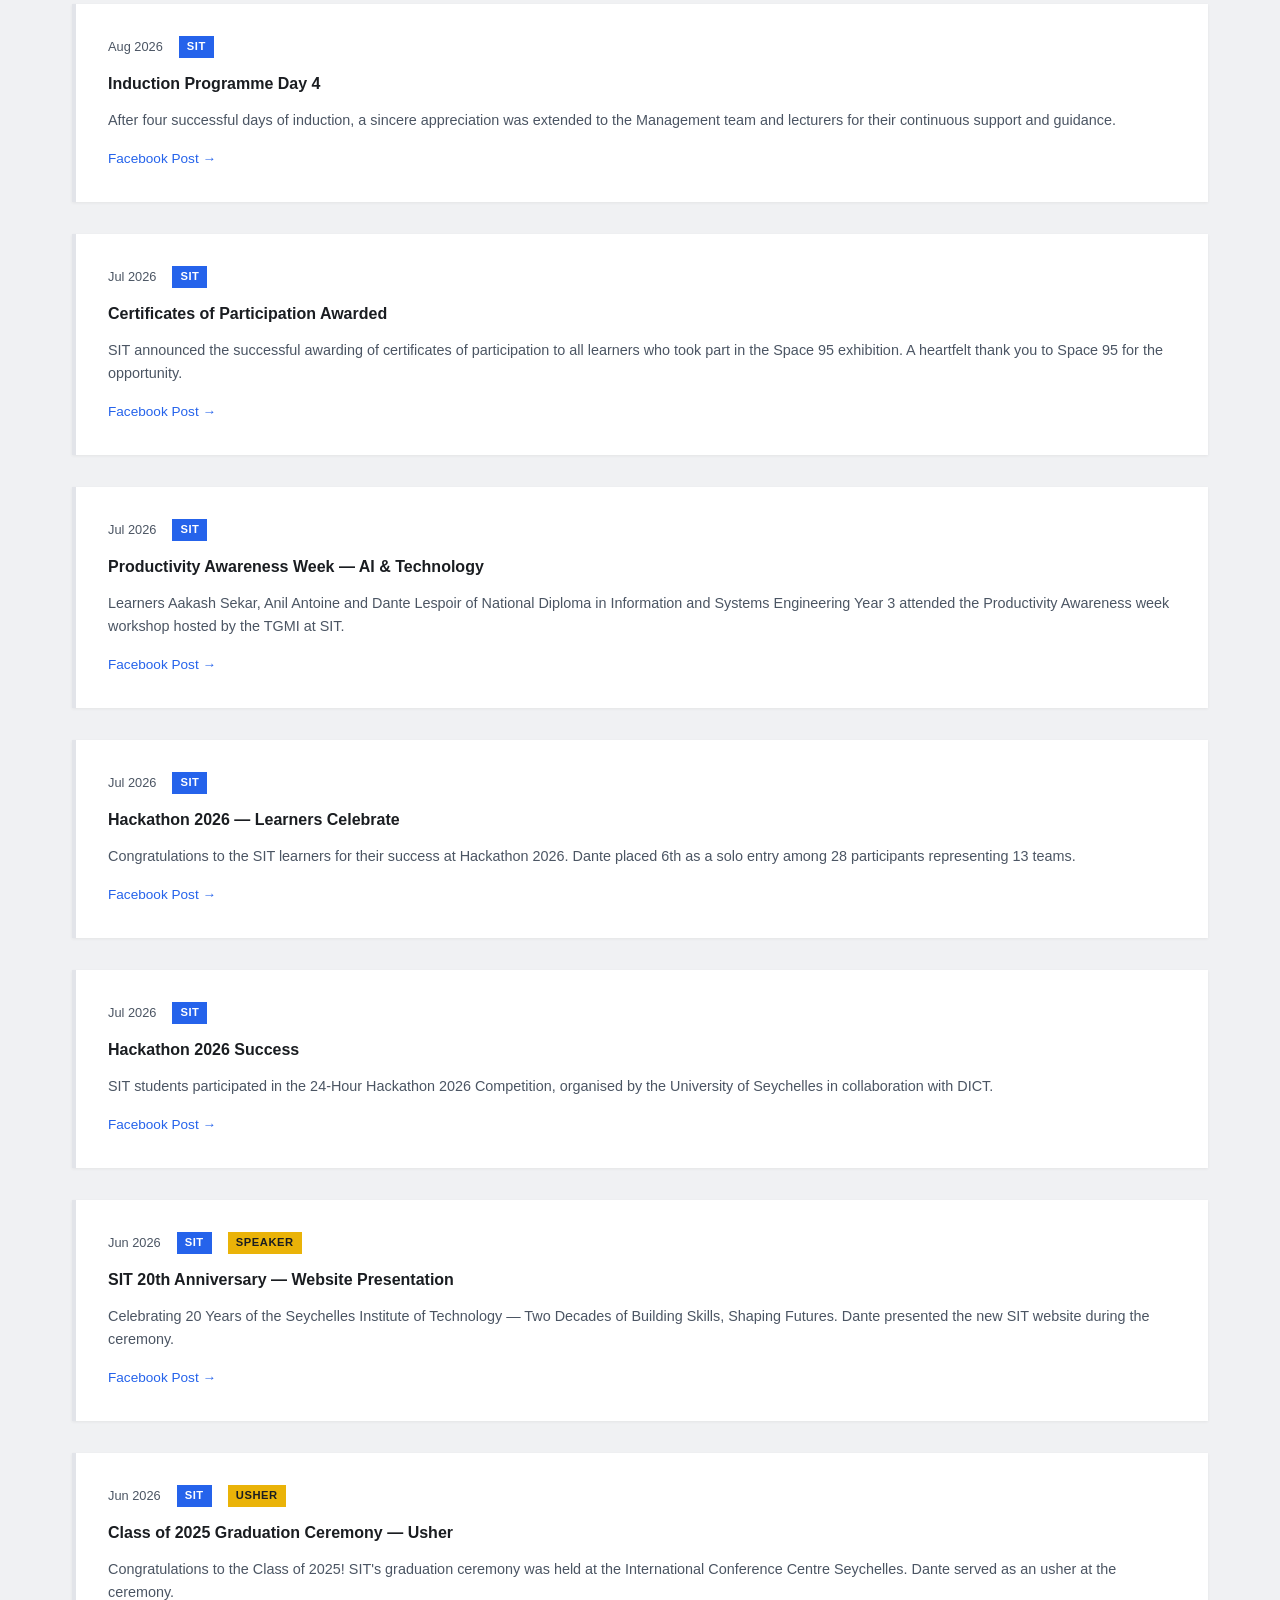
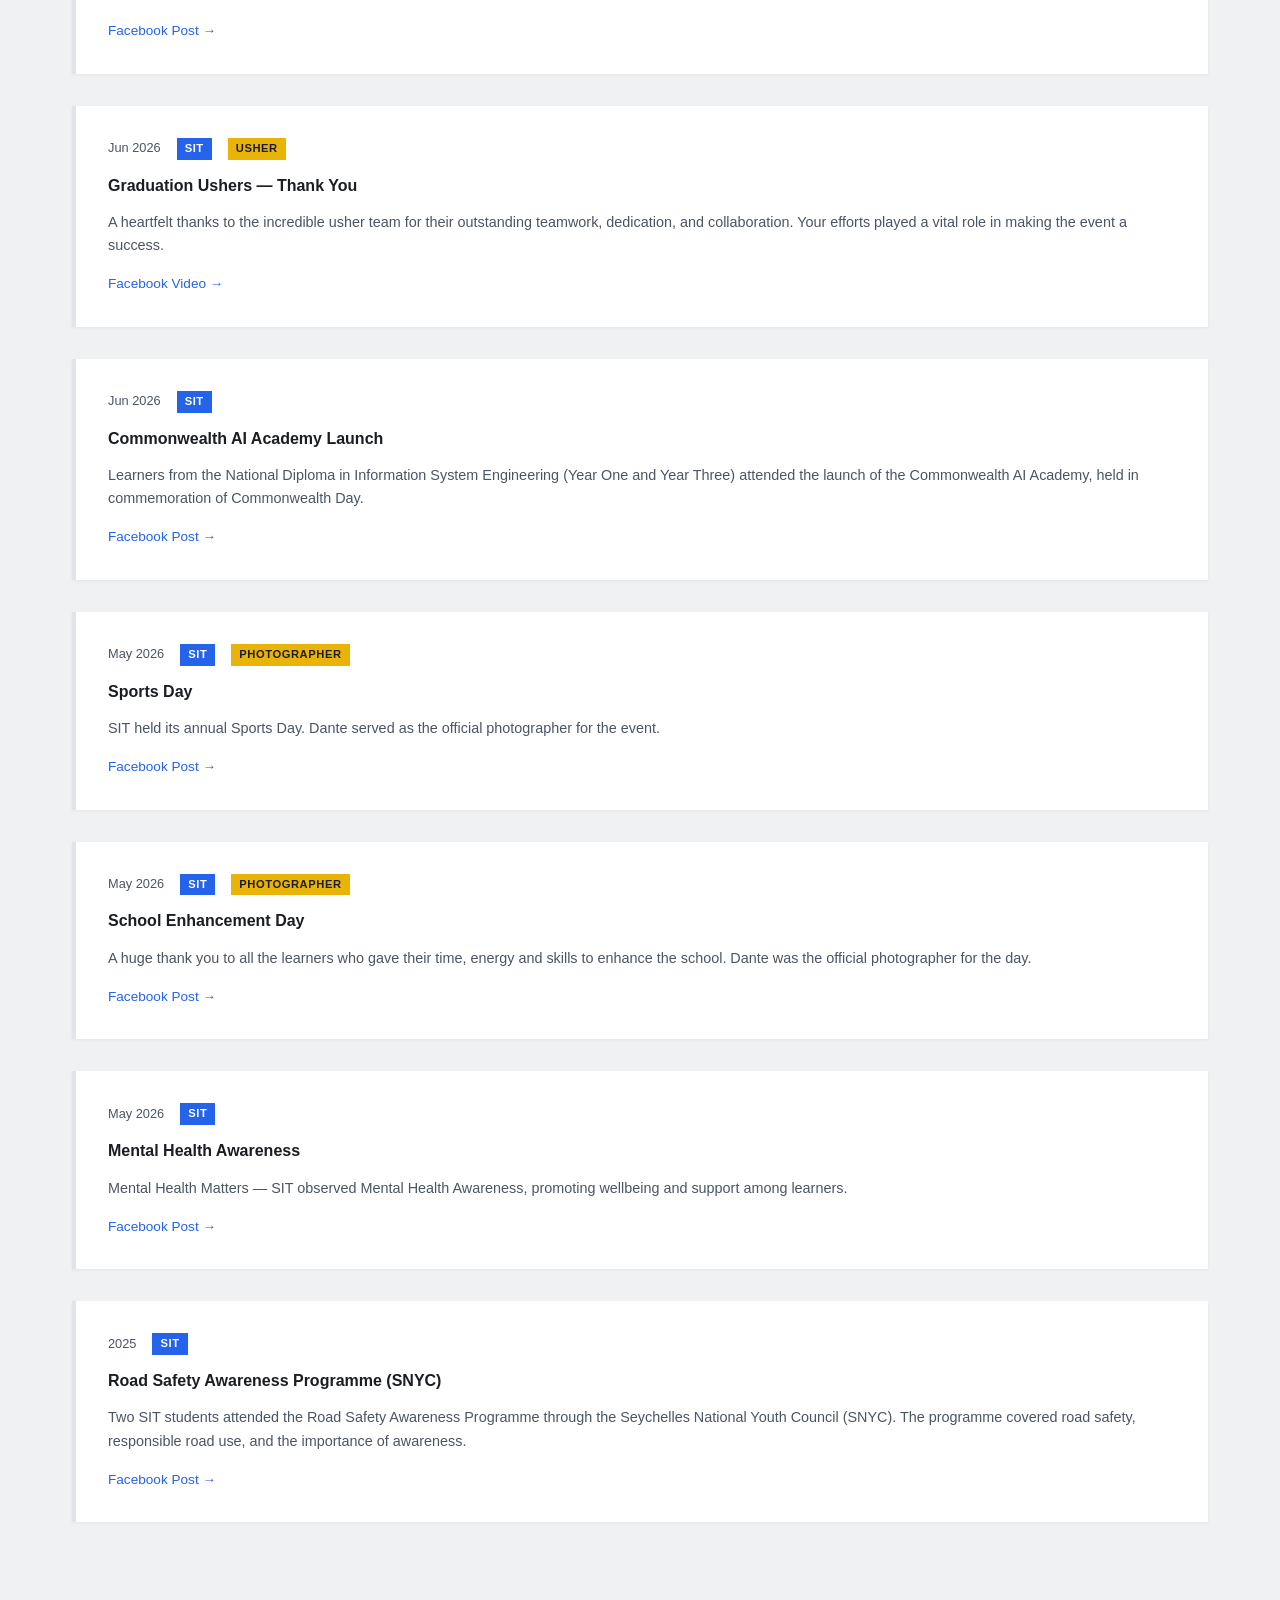
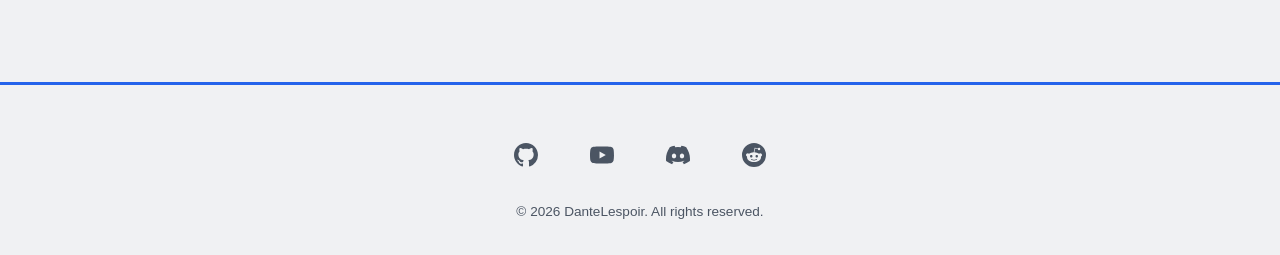
==== commit ae8c0adc: "Optimize for Lighthouse: project icons, contrast fixes, minified CSS/JS, toning content, WebP thumbn" ====
--- a/news.html
+++ b/news.html
@@ -6,7 +6,9 @@
     <meta name="description" content="News, events, and community updates from Dante Lespoir.">
     <meta name="theme-color" content="#3498db">
     <title>News &amp; Updates - Dante Lespoir</title>
-    <link rel="stylesheet" href="styles.css?v=15">
+    <link rel="stylesheet" href="styles.css?v=16">
+    <meta name="robots" content="index, follow">
+    <link rel="canonical" href="https://dantesit.github.io/Profolio/">
 </head>
 
 <body>
@@ -802,6 +804,6 @@
         </div>
     </footer>
 
-    <script src="script.js?v=5"></script>
+    <script src="script.js?v=6"></script>
 </body>
 </html>
--- a/styles.css
+++ b/styles.css
@@ -11,7 +11,7 @@
     --light-gray: #f0f1f3;
     --gray: #d8dbe0;
     --black: #1a1d21;
-    --muted: #6b7280;
+    --muted:      #4b5563;
     --blue: #2563eb;
     --blue-hover: #1d4ed8;
     --green: #16a34a;
@@ -267,6 +267,7 @@
 
 .theme-btn:hover {
     background-color: var(--blue);
+    color: #fff;
     transform: scale(1.1);
 }
 
@@ -342,17 +343,17 @@
 }
 
 .cta-button:hover {
-    background-color: transparent;
-    color: var(--blue);
+    background-color: var(--blue);
+    color: #fff;
     text-decoration: none;
 }
 
 /* project page hero backgrounds */
 .hero-bg-homelab { background: linear-gradient(135deg, #2d3436 0%, #0d1b2a 100%); }
-.hero-bg-youtube { background: linear-gradient(135deg, #ff0000 0%, #cc0000 100%); }
-.hero-bg-game    { background: linear-gradient(135deg, #4a5568 0%, #2d3748 100%); }
-.hero-bg-web     { background: linear-gradient(135deg, #3498db 0%, #2980b9 100%); }
-.hero-bg-code    { background: linear-gradient(135deg, #27ae60 0%, #229954 100%); }
+.hero-bg-youtube { background: linear-gradient(135deg, #b91c1c 0%, #991b1b 100%); }
+.hero-bg-game    { background: linear-gradient(135deg, #475569 0%, #1e293b 100%); }
+.hero-bg-web     { background: linear-gradient(135deg, #1d4ed8 0%, #1e40af 100%); }
+.hero-bg-code    { background: linear-gradient(135deg, #15803d 0%, #166534 100%); }
 
 /* -------------------------------------------
    8. About section
@@ -516,6 +517,16 @@
     box-shadow: 0 6px 20px var(--shadow-md);
 }
 
+.project-card-icon {
+    display: flex;
+    align-items: center;
+    justify-content: center;
+    padding: var(--lg);
+    color: var(--blue);
+    background: var(--light-gray);
+    border-bottom: 1px solid var(--border);
+}
+
 /* card image areas with gradient backgrounds */
 .project-image {
     height: 220px;
@@ -647,7 +658,7 @@
 }
 
 .exp-badge--exploring {
-    background-color: #f97316;
+    background: #c2410c;
     color: #fff;
 }
 
@@ -671,7 +682,7 @@
 }
 
 .exp-badge {
-    background-color: var(--green);
+    background-color: #15803d;
     color: #fff;
     font-size: 0.7rem;
     font-weight: 700;
@@ -1078,7 +1089,7 @@
 }
 
 .footer-socials a {
-    color: rgba(255, 255, 255, 0.6);
+    color: var(--muted);
     transition: var(--transition);
     display: flex;
     align-items: center;
@@ -1088,13 +1099,13 @@
 }
 
 .footer-socials a:hover {
-    color: #fff;
+    color: var(--blue);
     transform: translateY(-3px);
 }
 
 footer p {
     margin: 0;
-    color: rgba(255, 255, 255, 0.4);
+    color: var(--muted);
     font-size: 0.85rem;
 }
 
@@ -1352,7 +1363,7 @@
     --light-gray: #13151a;
     --gray: #2a2f3a;
     --black: #e6edf3;
-    --muted: #7d8590;
+    --muted: #9ca3af;
     --blue: #58a6ff;
     --blue-hover: #79c0ff;
     --border: #2a2f3a;
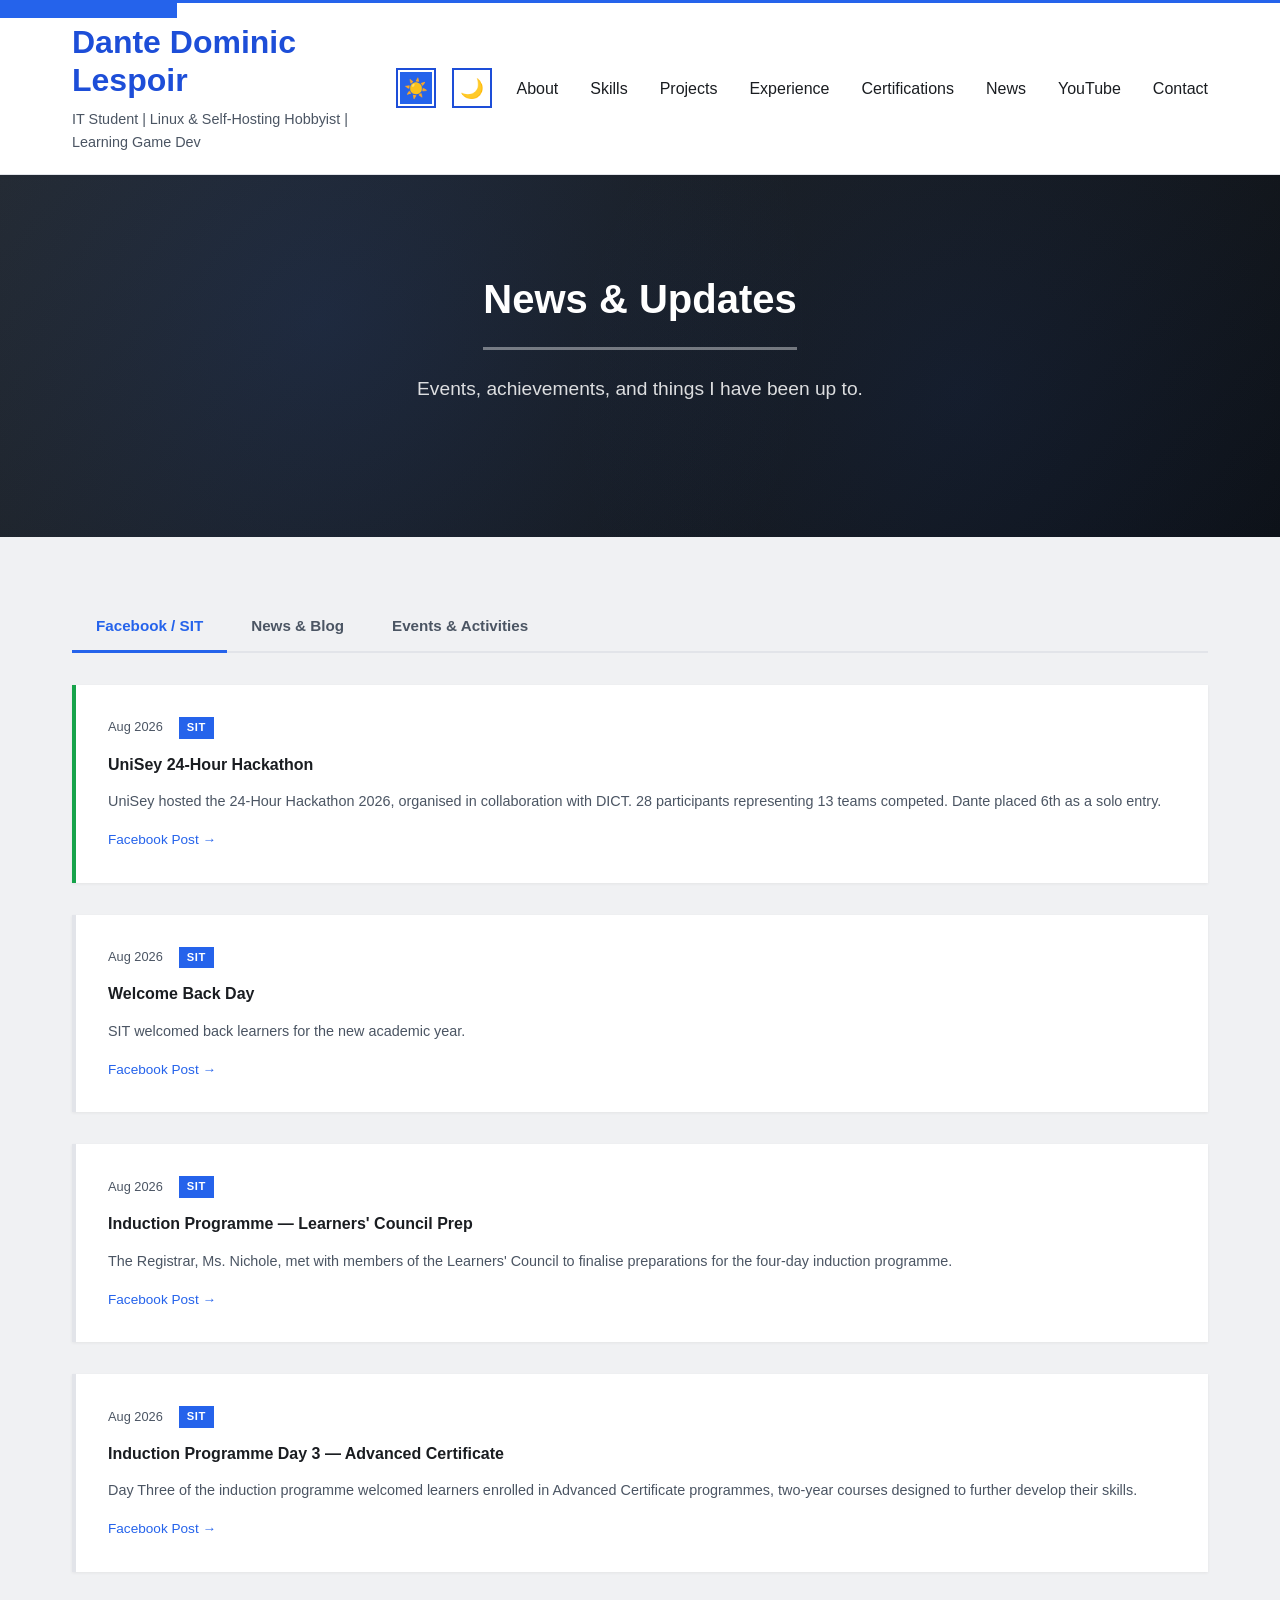
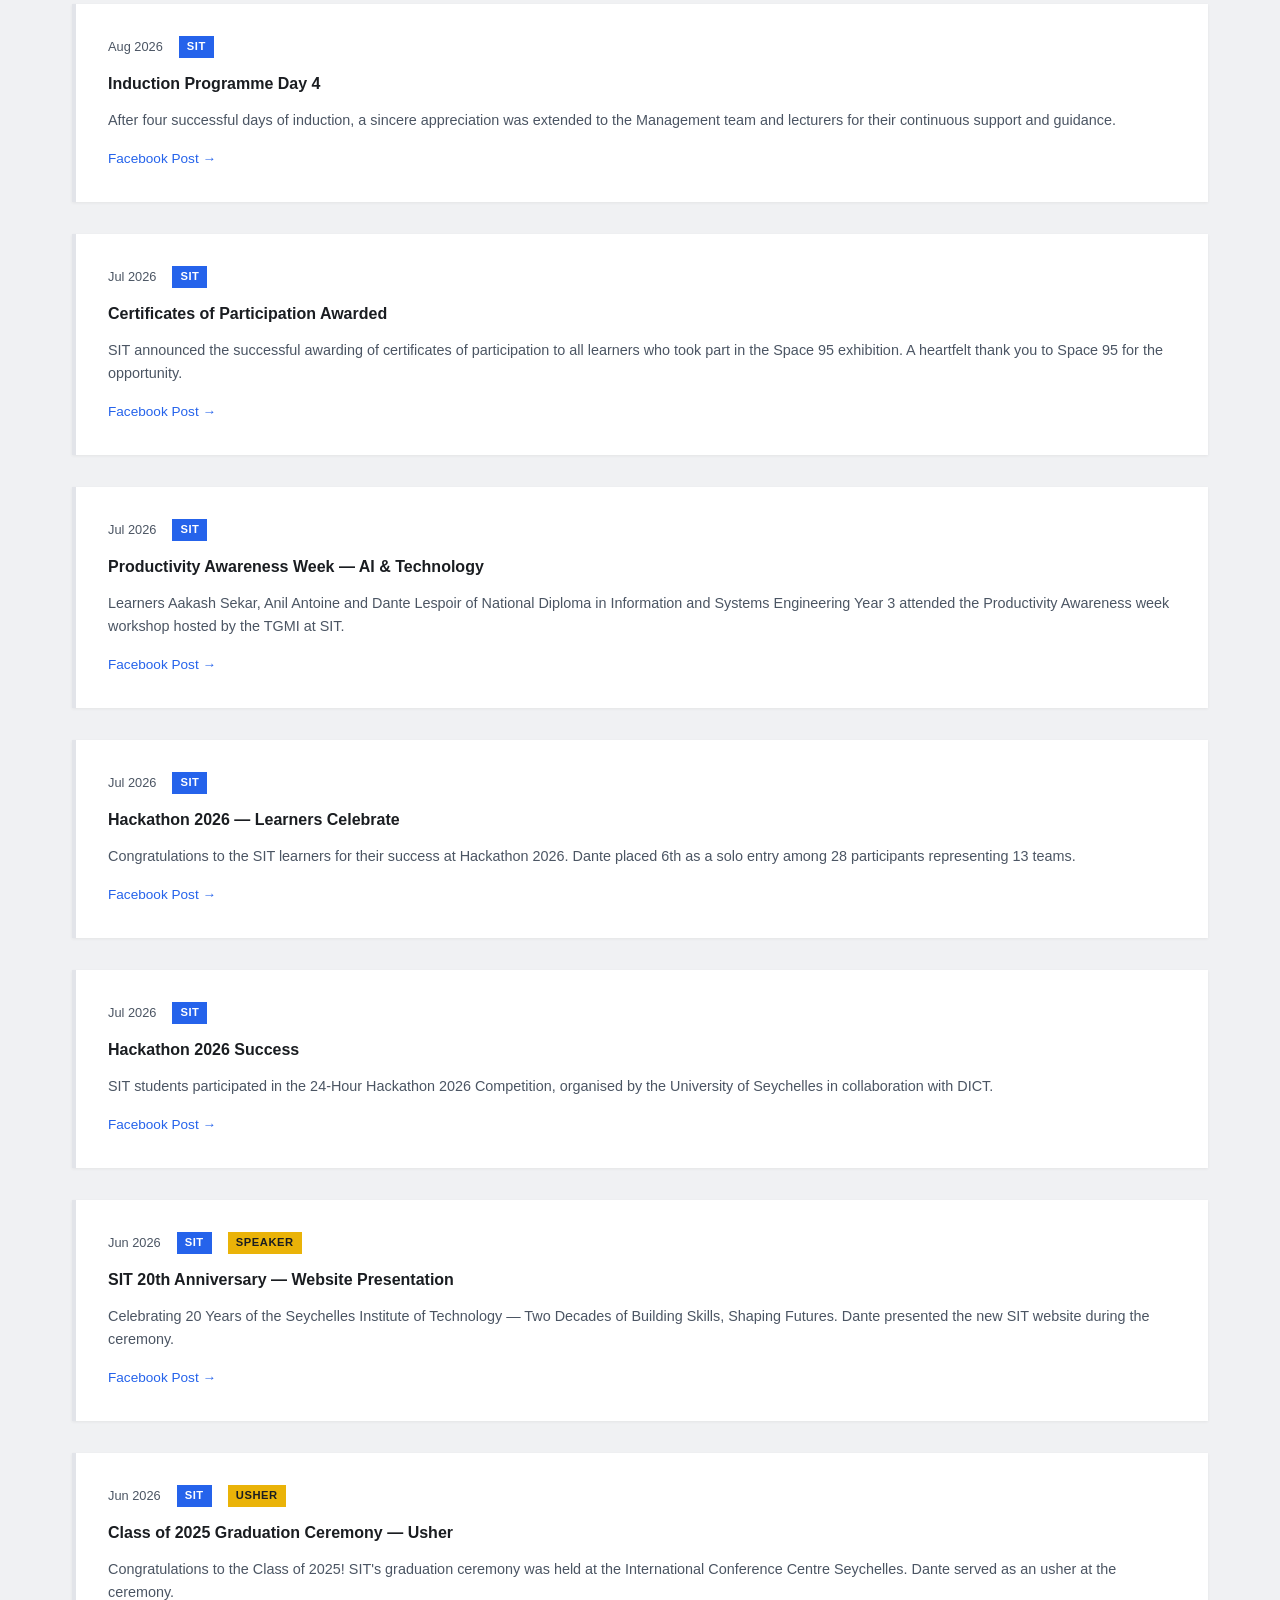
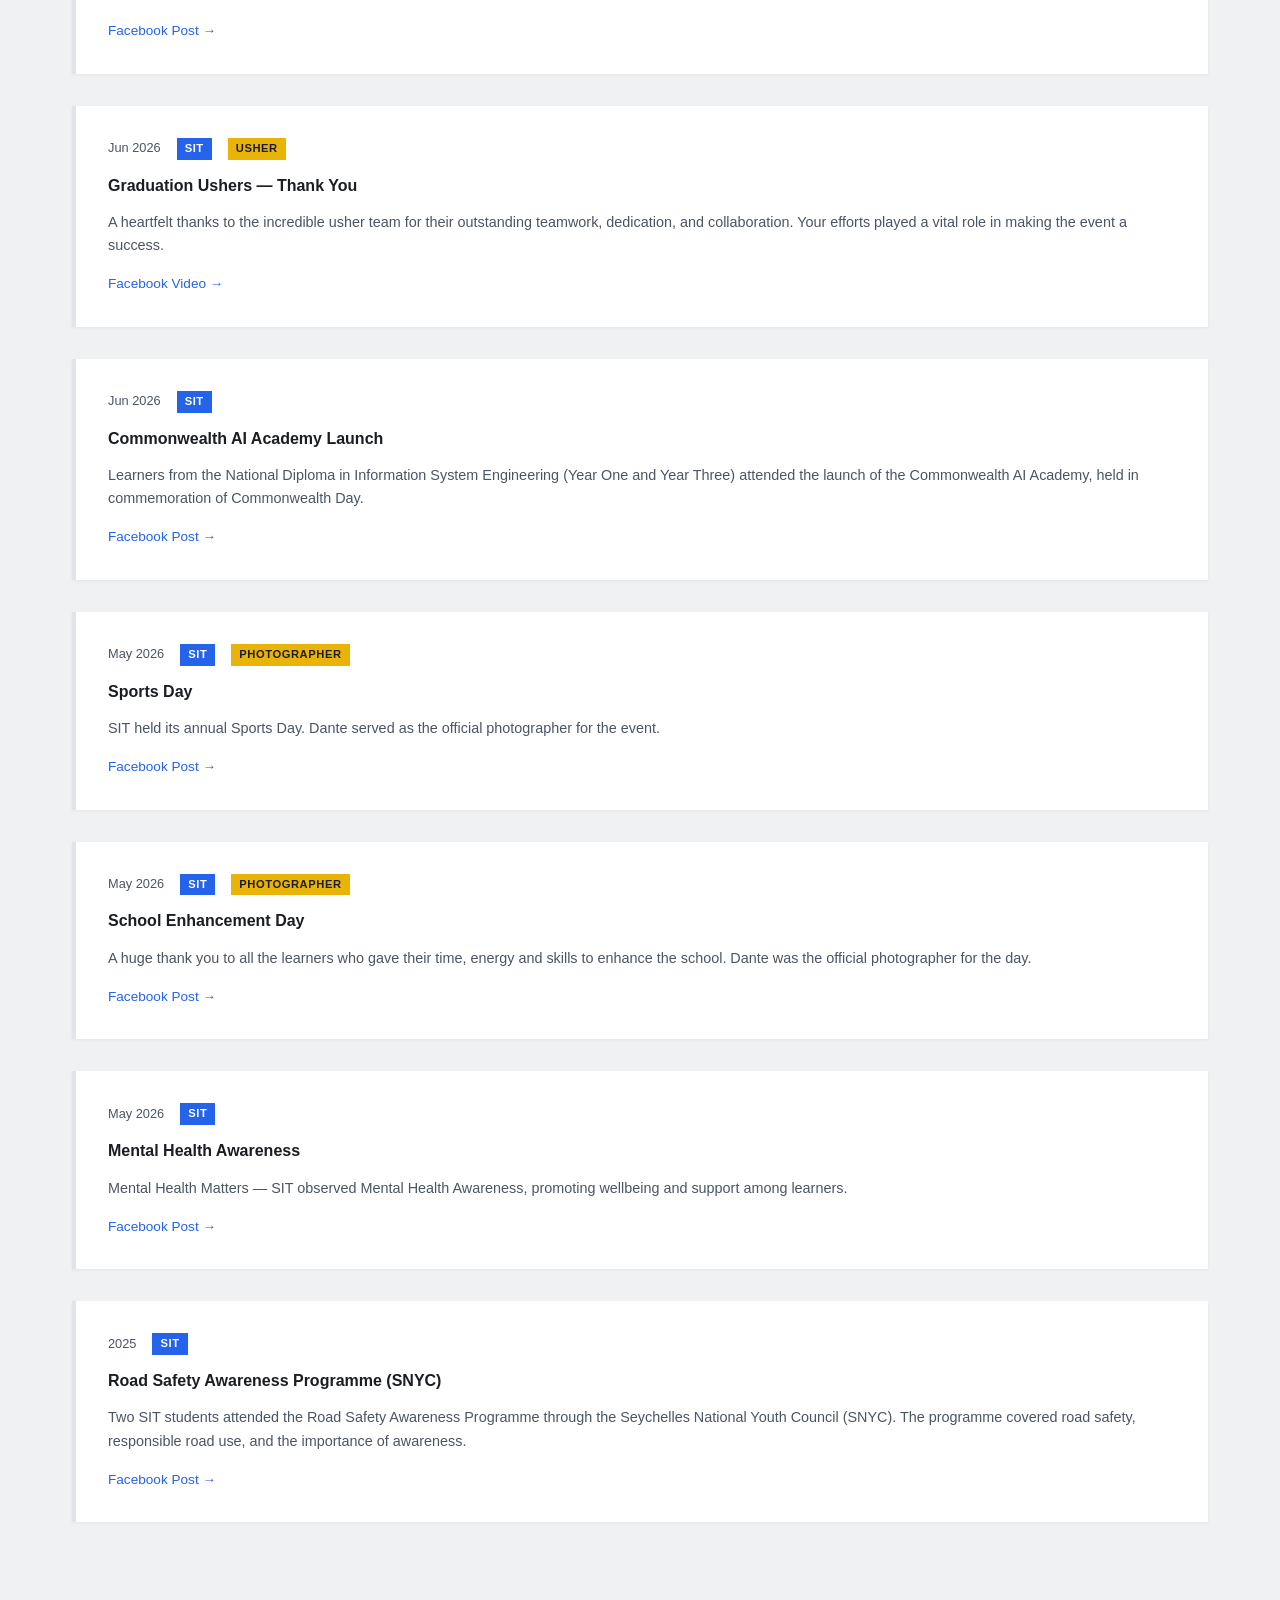
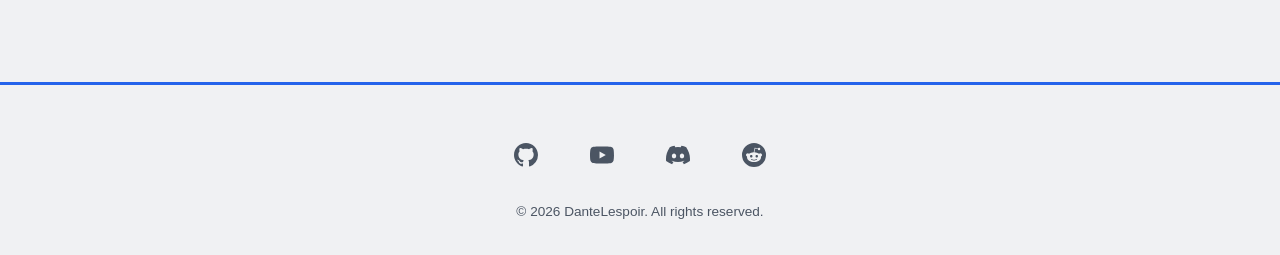
==== commit 4b2dbeb7: "Tone down all content: honest project descriptions, fix creative coding page, remove resume padding" ====
--- a/news.html
+++ b/news.html
@@ -21,7 +21,7 @@
                 <h1>
                         <a href="index.html" style="color: inherit; text-decoration: none;">Dante Dominic Lespoir</a>
                 </h1>
-                <p class="tagline">Full-Stack Developer | Linux Administrator | Game Developer</p>
+                <p class="tagline">IT Student | Linux &amp; Self-Hosting Hobbyist | Learning Game Dev</p>
             </div>
 
             <div class="theme-switcher" role="group" aria-label="Theme switcher">
--- a/styles.css
+++ b/styles.css
@@ -521,10 +521,15 @@
     display: flex;
     align-items: center;
     justify-content: center;
-    padding: var(--lg);
+    padding: 1rem 1rem 0.5rem;
     color: var(--blue);
     background: var(--light-gray);
     border-bottom: 1px solid var(--border);
+}
+
+.project-card-icon svg {
+    width: 28px;
+    height: 28px;
 }
 
 /* card image areas with gradient backgrounds */
@@ -552,14 +557,16 @@
 
 .hero-bg-github { background: linear-gradient(135deg, #24292e 0%, #0d1117 100%); }
 
-.project-content {
+.project-content,
+.project-card-body {
     padding: var(--lg);
     flex-grow: 1;
     display: flex;
     flex-direction: column;
 }
 
-.project-content h3 {
+.project-content h3,
+.project-card-body h3 {
     color: var(--black);
     margin-bottom: var(--md);
     border: none;
